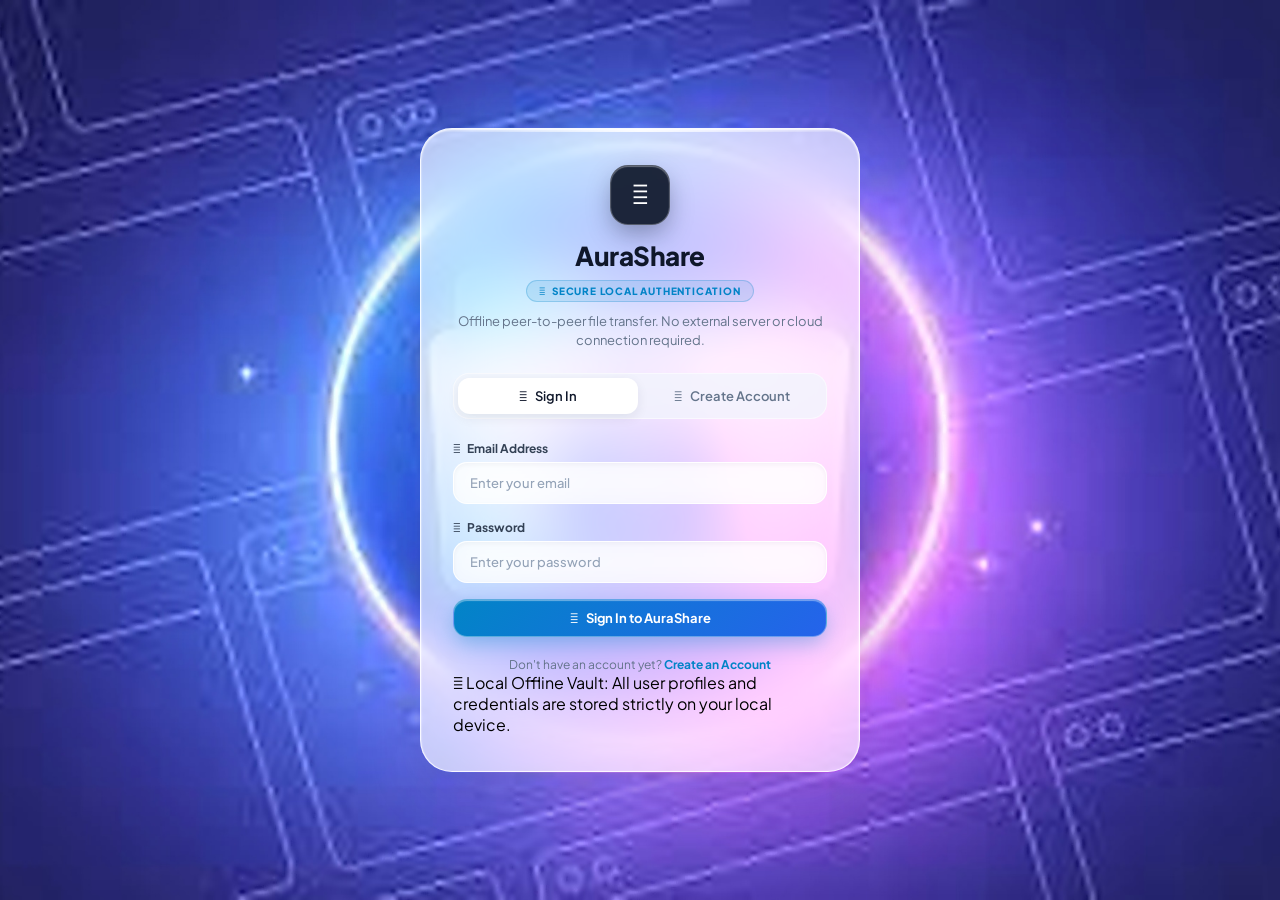
==== index.html @ 87e530fe "Add high-definition unblurred login background, enable GitHub Pages root hosting, and update README" ====
<!DOCTYPE html>
<html lang="en">
<head>
  <meta charset="UTF-8">
  <meta name="viewport" content="width=device-width, initial-scale=1.0">
  <title>AuraShare – Secure Offline File Sharing</title>
  <link rel="manifest" href="manifest.json">
  <meta name="theme-color" content="#00b4d8">
  <meta name="apple-mobile-web-app-capable" content="yes">
  <meta name="apple-mobile-web-app-status-bar-style" content="black-translucent">
  <meta name="apple-mobile-web-app-title" content="AuraShare">
  <link rel="apple-touch-icon" href="icon-192.png">
  <link rel="icon" type="image/png" sizes="192x192" href="icon-192.png">
  <link rel="icon" type="image/png" sizes="512x512" href="icon-512.png">
  <link rel="shortcut icon" href="favicon.ico">
  <link rel="preconnect" href="https://fonts.googleapis.com">
  <link rel="preconnect" href="https://fonts.gstatic.com" crossorigin>
  <link href="https://fonts.googleapis.com/css2?family=Plus+Jakarta+Sans:wght@300;400;500;600;700;800&family=JetBrains+Mono:wght@400;500;600&display=swap" rel="stylesheet">
  <link rel="stylesheet" href="https://cdnjs.cloudflare.com/ajax/libs/font-awesome/6.5.1/css/all.min.css">
  <link rel="stylesheet" href="style.css">
</head>
<body class="liquid-glass-theme">
  <!-- 0. Local Authentication Screen (Login & Account Creation) -->
  <div id="authScreen" class="auth-screen">
    <div class="auth-card">
      <div class="auth-brand">
        <div class="brand-logo-large">
          <i class="fa-solid fa-share-nodes"></i>
        </div>
        <h2>AuraShare</h2>
        <span class="auth-badge"><i class="fa-solid fa-shield-halved"></i> SECURE LOCAL AUTHENTICATION</span>
        <p>Offline peer-to-peer file transfer. No external server or cloud connection required.</p>
      </div>

      <!-- Auth Tabs: Sign In / Create Account -->
      <div class="auth-tabs">
        <button id="tabBtnLogin" class="auth-tab-btn active" onclick="app.switchAuthTab('login')">
          <i class="fa-solid fa-right-to-bracket"></i> Sign In
        </button>
        <button id="tabBtnRegister" class="auth-tab-btn" onclick="app.switchAuthTab('register')">
          <i class="fa-solid fa-user-plus"></i> Create Account
        </button>
      </div>

      <!-- Sign In Form -->
      <form id="loginForm" class="auth-form" onsubmit="app.handleLoginForm(event)">
        <div class="form-group">
          <label><i class="fa-solid fa-envelope"></i> Email Address</label>
          <input type="email" id="loginEmail" class="input-field" placeholder="Enter your email" required autocomplete="email">
        </div>
        <div class="form-group">
          <label><i class="fa-solid fa-lock"></i> Password</label>
          <input type="password" id="loginPassword" class="input-field" placeholder="Enter your password" required autocomplete="current-password">
        </div>
        <div id="loginError" class="auth-error-msg hidden"></div>
        <button type="submit" class="btn btn-primary btn-block">
          <i class="fa-solid fa-arrow-right-to-bracket"></i> Sign In to AuraShare
        </button>
        <div class="auth-switch-link">
          Don't have an account yet? <a href="javascript:void(0)" onclick="app.switchAuthTab('register')">Create an Account</a>
        </div>
      </form>

      <!-- Create Account Form -->
      <form id="registerForm" class="auth-form hidden" onsubmit="app.handleRegisterForm(event)">
        <div class="form-group">
          <label><i class="fa-solid fa-user"></i> Full Name</label>
          <input type="text" id="regFullName" class="input-field" placeholder="e.g. Alex Rivera" required autocomplete="name">
        </div>
        <div class="form-group">
          <label><i class="fa-solid fa-envelope"></i> Email Address</label>
          <input type="email" id="regEmail" class="input-field" placeholder="e.g. alex@company.local" required autocomplete="email">
        </div>
        <div class="form-group">
          <label><i class="fa-solid fa-lock"></i> Password</label>
          <input type="password" id="regPassword" class="input-field" placeholder="Minimum 6 characters" required minlength="6" autocomplete="new-password">
        </div>
        <div class="form-group">
          <label><i class="fa-solid fa-shield-check"></i> Confirm Password</label>
          <input type="password" id="regConfirmPassword" class="input-field" placeholder="Re-enter password" required minlength="6" autocomplete="new-password">
        </div>
        <div id="registerError" class="auth-error-msg hidden"></div>
        <button type="submit" class="btn btn-primary btn-block">
          <i class="fa-solid fa-user-plus"></i> Create Account & Enter
        </button>
        <div class="auth-switch-link">
          Already registered? <a href="javascript:void(0)" onclick="app.switchAuthTab('login')">Sign In</a>
        </div>
      </form>

      <div class="auth-vault-note">
        <i class="fa-solid fa-database"></i>
        <span>Local Offline Vault: All user profiles and credentials are stored strictly on your local device.</span>
      </div>
    </div>
  </div>

  <!-- Incoming Transfer Modal (Global Authorization Overlay) -->
  <div id="incomingModal" class="modal-backdrop hidden">
    <div class="modal-card">
      <div class="modal-header">
        <div class="icon-bubble cyan"><i class="fa-solid fa-file-arrow-down"></i></div>
        <div>
          <h3>Incoming Transfer Request</h3>
          <p id="incomingPeerInfo">From: ASUS Laptop (10.73.110.163)</p>
        </div>
      </div>
      <div class="incoming-summary-box">
        <div class="summary-row">
          <span>Files Count:</span>
          <strong id="incomingFileCount">1 Item</strong>
        </div>
        <div class="summary-row">
          <span>Total Size:</span>
          <strong id="incomingTotalSize" class="text-cyan">15.4 MB</strong>
        </div>
      </div>
      <div id="incomingFileList" class="incoming-file-list"></div>
      <div class="security-pill">
        <i class="fa-solid fa-shield-halved text-success"></i>
        <span>Direct offline stream • SHA-256 integrity protected</span>
      </div>
      <div class="modal-actions">
        <button id="rejectBtn" class="btn btn-outline-danger">Reject</button>
        <button id="acceptBtn" class="btn btn-primary">Accept & Save</button>
      </div>
    </div>
  </div>

  <!-- Direct IP Modal (With Live Resource Verification) -->
  <div id="directIpModal" class="modal-backdrop hidden">
    <div class="modal-card">
      <div class="modal-header">
        <div class="icon-bubble cyan"><i class="fa-solid fa-network-wired"></i></div>
        <div>
          <h3>Direct IP Connection</h3>
          <p>Send directly to an active verified IP on your local Wi-Fi or Hotspot</p>
        </div>
      </div>
      <div class="form-group">
        <label>Target IPv4 Address</label>
        <input type="text" id="directIpInput" placeholder="e.g. 10.73.110.182" class="input-field" autocomplete="off">
        <span class="input-hint">Must be an active device on your local subnet (random inputs rejected)</span>
      </div>
      <div class="form-group">
        <label>Port</label>
        <input type="number" id="directPortInput" value="52346" class="input-field">
      </div>
      <div id="directIpStatus" class="direct-ip-status hidden"></div>
      <div id="directIpError" class="auth-error-msg hidden"></div>
      <div class="modal-actions">
        <button id="cancelDirectIpBtn" class="btn btn-outline">Cancel</button>
        <button id="connectDirectIpBtn" class="btn btn-primary"><i class="fa-solid fa-bolt"></i> Probe & Send</button>
      </div>
    </div>
  </div>

  <!-- Download Offline App Modal -->
  <div id="downloadAppModal" class="modal-backdrop hidden">
    <div class="modal-card download-modal-card">
      <div class="modal-header">
        <div class="icon-bubble cyan"><i class="fa-solid fa-cloud-arrow-down"></i></div>
        <div>
          <h3>Download AuraShare Offline App</h3>
          <p>Run completely offline on any device with 100% functionality and zero cloud dependencies</p>
        </div>
      </div>
      <div class="download-options-list">
        <!-- Standalone Bundle Option -->
        <div class="download-opt-card featured">
          <div class="opt-icon"><i class="fa-solid fa-box-archive text-cyan"></i></div>
          <div class="opt-text">
            <div class="opt-title-row">
              <h4>Standalone Offline Package (.ZIP)</h4>
              <span class="badge success">Recommended</span>
            </div>
            <p>Complete offline distribution. Includes 1-click Windows launcher (<code>start_windows.bat</code>), Mac/Linux launcher (<code>start_linux_mac.sh</code>), and offline server. Zero installation needed.</p>
            <div class="opt-actions">
              <a href="./aurashare-offline.zip" download="AuraShare-Offline.zip" class="btn btn-primary btn-sm">
                <i class="fa-solid fa-download"></i> Download Standalone ZIP (25 KB)
              </a>
            </div>
          </div>
        </div>

        <!-- Progressive Web App Option -->
        <div class="download-opt-card">
          <div class="opt-icon"><i class="fa-solid fa-laptop text-blue"></i></div>
          <div class="opt-text">
            <h4>Install as Desktop App (PWA)</h4>
            <p>Installs AuraShare directly to your desktop or start menu via browser. Full offline cache & native window.</p>
            <div class="opt-actions">
              <button id="installPwaBtn" class="btn btn-outline-cyan btn-sm" onclick="app.triggerPwaInstall()">
                <i class="fa-solid fa-arrow-down-to-bracket"></i> Install PWA App
              </button>
            </div>
          </div>
        </div>

        <!-- Mobile / Android Direct Option -->
        <div class="download-opt-card">
          <div class="opt-icon"><i class="fa-solid fa-mobile-screen text-green"></i></div>
          <div class="opt-text">
            <h4>Android / Mobile Direct Connection</h4>
            <p>Connect phone to the same Wi-Fi or turn on Portable Hotspot, and open this URL in your mobile browser:</p>
            <div class="mobile-lan-pill">
              <code id="modalLanIp">http://10.73.110.163:8080</code>
              <button class="btn-copy-sm" onclick="app.copyLanUrl()"><i class="fa-regular fa-copy"></i> Copy</button>
            </div>
          </div>
        </div>
      </div>
      <div class="modal-actions" style="margin-top: 18px;">
        <button id="closeDownloadModalBtn" class="btn btn-outline" onclick="app.closeDownloadModal()">Close</button>
      </div>
    </div>
  </div>

  <!-- PWA Install Guide Modal -->
  <div id="pwaInstallModal" class="modal-backdrop hidden">
    <div class="modal-card download-modal-card">
      <div class="modal-header">
        <div class="icon-bubble cyan"><i class="fa-solid fa-arrow-down-to-bracket"></i></div>
        <div>
          <h3>Install AuraShare App</h3>
          <p>Run AuraShare as a standalone desktop or mobile application with offline support</p>
        </div>
      </div>
      
      <!-- Dynamic Banner depending on prompt state -->
      <div id="pwaPromptReadyBox" class="pwa-prompt-box hidden" style="background: rgba(0, 180, 216, 0.12); border: 1px solid var(--primary); border-radius: 12px; padding: 16px; margin-bottom: 16px; display: flex; align-items: center; justify-content: space-between; gap: 14px;">
        <div>
          <h4 style="color: #fff; margin-bottom: 4px;"><i class="fa-solid fa-circle-check text-cyan"></i> 1-Click Install Available</h4>
          <p style="font-size: 13px; color: var(--text-muted); margin: 0;">Click below to add AuraShare directly to your desktop or device launcher.</p>
        </div>
        <button id="pwaDirectInstallBtn" class="btn btn-primary" onclick="app.executePwaPrompt()">
          <i class="fa-solid fa-download"></i> Install Now
        </button>
      </div>

      <div class="download-options-list">
        <!-- Chrome / Edge / Brave Desktop Instructions -->
        <div class="download-opt-card">
          <div class="opt-icon"><i class="fa-brands fa-chrome text-cyan"></i></div>
          <div class="opt-text">
            <h4>Google Chrome, Edge & Brave (Desktop)</h4>
            <p>1. Look at the right end of your browser's address bar.</p>
            <p>2. Click the <strong><i class="fa-solid fa-arrow-down-to-bracket"></i> Install AuraShare</strong> icon or <strong><i class="fa-solid fa-desktop"></i> App Available</strong> icon.</p>
            <p>3. Or click browser menu (<strong>⋮</strong> or <strong>...</strong>) &rarr; <strong>Install AuraShare</strong> or <strong>Apps &rarr; Install this site as an app</strong>.</p>
          </div>
        </div>

        <!-- Android Chrome Instructions -->
        <div class="download-opt-card">
          <div class="opt-icon"><i class="fa-brands fa-android text-green"></i></div>
          <div class="opt-text">
            <h4>Android (Chrome / Samsung Internet)</h4>
            <p>1. Tap the <strong>⋮</strong> (three dots) menu in top right.</p>
            <p>2. Tap <strong>Install app</strong> or <strong>Add to Home screen</strong>.</p>
            <p>3. AuraShare appears on your phone launcher like a native APK app!</p>
          </div>
        </div>

        <!-- Localhost vs LAN Tip -->
        <div class="download-opt-card" style="border-left: 3px solid var(--primary);">
          <div class="opt-icon"><i class="fa-solid fa-circle-info text-blue"></i></div>
          <div class="opt-text">
            <h4>PWA Browser Security Note</h4>
            <p style="margin-bottom: 0;">Browsers trigger automatic 1-click install popups on <code>http://localhost:8080</code> or over <code>HTTPS</code>. On local LAN IP addresses (e.g. <code>http://10.73.110.163:8080</code>), browsers require using the browser menu (<strong>⋮ &rarr; Install app</strong>) as shown above.</p>
          </div>
        </div>
      </div>

      <div class="modal-actions" style="margin-top: 18px; display: flex; justify-content: flex-end; gap: 10px;">
        <button class="btn btn-outline" onclick="app.closePwaGuideModal()">Close</button>
      </div>
    </div>
  </div>

  <!-- App Shell -->
  <div id="appShell" class="app-shell hidden">
    <!-- Desktop Sidebar -->
    <aside class="sidebar">
      <div class="brand">
        <div class="brand-logo">
          <i class="fa-solid fa-share-nodes"></i>
        </div>
        <div class="brand-info">
          <h2>AuraShare</h2>
          <span>Offline P2P Sharing</span>
        </div>
      </div>

      <!-- Node Network Pill -->
      <div class="lan-node-card">
        <div class="pulse-indicator"></div>
        <div class="lan-node-info">
          <span class="label">Local Node Active</span>
          <span id="sidebarLocalIp" class="ip">10.73.110.163:52346</span>
        </div>
        <i class="fa-solid fa-bolt text-cyan"></i>
      </div>

      <nav class="nav-menu">
        <div class="nav-section-label">PRIMARY SHARING</div>
        <a href="#dashboard" class="nav-item active" data-screen="dashboard">
          <i class="fa-solid fa-gauge-high"></i>
          <span>Dashboard</span>
        </a>
        <a href="#send" class="nav-item" data-screen="send">
          <i class="fa-solid fa-paper-plane"></i>
          <span>Send Files</span>
          <span id="stagedBadge" class="nav-badge hidden">0</span>
        </a>
        <a href="#receive" class="nav-item" data-screen="receive">
          <i class="fa-solid fa-download"></i>
          <span>Receive Files</span>
          <span id="receiveListeningBadge" class="nav-badge success">READY</span>
        </a>
        <a href="#history" class="nav-item" data-screen="history">
          <i class="fa-solid fa-clock-rotate-left"></i>
          <span>Transfer History</span>
        </a>
        <a href="javascript:void(0)" class="nav-item download-nav-highlight" onclick="app.openDownloadModal()">
          <i class="fa-solid fa-cloud-arrow-down text-cyan"></i>
          <span>Download App</span>
          <span class="nav-badge info">OFFLINE</span>
        </a>

        <div class="nav-section-label">SECURITY & PREFERENCES</div>
        <a href="#security" class="nav-item" data-screen="security">
          <i class="fa-solid fa-shield-halved"></i>
          <span>Security Center</span>
        </a>
        <a href="#offline-comm" class="nav-item" data-screen="offline-comm">
          <i class="fa-solid fa-wifi"></i>
          <span>Offline Network</span>
        </a>
        <a href="#notifications" class="nav-item" data-screen="notifications">
          <i class="fa-solid fa-bell"></i>
          <span>Notifications</span>
          <span id="unreadNotifBadge" class="nav-badge danger hidden">0</span>
        </a>
        <a href="#settings" class="nav-item" data-screen="settings">
          <i class="fa-solid fa-gear"></i>
          <span>Settings</span>
        </a>
        <a href="#profile" class="nav-item" data-screen="profile">
          <i class="fa-solid fa-user"></i>
          <span>Profile</span>
        </a>
        <a href="#help" class="nav-item" data-screen="help">
          <i class="fa-solid fa-circle-question"></i>
          <span>Help & Support</span>
        </a>
        <a href="#developer" class="nav-item" data-screen="developer">
          <i class="fa-solid fa-code"></i>
          <span>Developer Info</span>
        </a>
      </nav>

      <!-- User footer -->
      <div class="sidebar-user">
        <div class="user-avatar" id="sidebarAvatar">A</div>
        <div class="user-meta">
          <strong id="sidebarUserName">User</strong>
          <span id="sidebarDeviceName">Offline Node</span>
        </div>
        <button id="logoutBtn" title="Logout" class="icon-btn-danger">
          <i class="fa-solid fa-arrow-right-from-bracket"></i>
        </button>
      </div>
    </aside>

    <!-- Main Content Area -->
    <main class="main-content">
      <!-- Top Mobile / Responsive Bar -->
      <header class="topbar">
        <div class="mobile-brand">
          <button id="mobileMenuBtn" class="icon-btn"><i class="fa-solid fa-bars"></i></button>
          <div class="brand-logo-small"><i class="fa-solid fa-share-nodes"></i></div>
          <span class="mobile-title">AuraShare</span>
        </div>
        <div class="topbar-actions">
          <button id="topbarInstallPwaBtn" class="btn btn-outline-cyan btn-sm" onclick="app.triggerPwaInstall()" title="Install AuraShare as Desktop/Mobile PWA">
            <i class="fa-solid fa-arrow-down-to-bracket"></i> Install App
          </button>
          <button id="topbarDownloadBtn" class="btn btn-primary btn-sm" onclick="app.openDownloadModal()" title="Download Standalone Offline App">
            <i class="fa-solid fa-cloud-arrow-down"></i> Download Offline App
          </button>
          <div class="status-pill online">
            <span class="status-dot"></span>
            <span id="topbarIp">LAN: 10.73.110.163</span>
          </div>
          <button id="notifBellBtn" class="icon-btn bell-btn">
            <i class="fa-regular fa-bell"></i>
            <span id="bellBadge" class="bell-badge hidden">0</span>
          </button>
          <button id="themeToggleBtn" class="icon-btn" title="Toggle Theme">
            <i class="fa-solid fa-moon"></i>
          </button>
          <button id="bgToggleBtn" class="icon-btn" onclick="app.cycleBackground()" title="Change Wallpaper (iStock File Sharing / Workspace Desk)">
            <i class="fa-solid fa-image"></i>
          </button>
        </div>
      </header>

      <!-- Active Ongoing Transfer Banner (if transferring) -->
      <div id="activeTransferBanner" class="active-transfer-banner hidden">
        <div class="transfer-banner-content">
          <div class="transfer-info-left">
            <div class="spinner-icon"><i class="fa-solid fa-arrows-rotate fa-spin"></i></div>
            <div>
              <h4 id="bannerTitle">Transferring files...</h4>
              <p id="bannerSub">0 MB / 0 MB • 0 MB/s • ETA: 0s</p>
            </div>
          </div>
          <div class="transfer-progress-center">
            <div class="progress-track">
              <div id="bannerProgressBar" class="progress-fill" style="width: 0%;"></div>
            </div>
            <span id="bannerPercent" class="percent-label">0%</span>
          </div>
          <div class="transfer-actions-right">
            <button id="bannerPauseBtn" class="btn-sm btn-warning"><i class="fa-solid fa-pause"></i> Pause</button>
            <button id="bannerCancelBtn" class="btn-sm btn-danger"><i class="fa-solid fa-xmark"></i> Cancel</button>
          </div>
        </div>
      </div>

      <!-- SCREENS CONTAINER -->
      <div class="screen-viewport">
        <!-- 1. Dashboard Screen -->
        <section id="screen-dashboard" class="app-screen active">
          <div class="screen-header">
            <div class="welcome-box">
              <div class="badge-row">
                <span class="badge success"><i class="fa-solid fa-wifi"></i> 100% OFFLINE LOCAL NETWORK</span>
                <span class="badge info" id="dashIpBadge">NODE: 10.73.110.163:52346</span>
              </div>
              <h1 id="dashGreeting">Welcome, User 👋</h1>
              <p id="dashSub">Direct offline peer-to-peer file transfer. Choose to Send or Receive files with automatic nearby scanning.</p>
            </div>
          </div>

          <!-- Quick Actions: Send & Receive -->
          <div class="section-title">CORE OPERATIONS</div>
          <div class="quick-actions-grid two-cards">
            <div class="action-card primary" id="quickSendCard">
              <div class="action-icon"><i class="fa-solid fa-paper-plane"></i></div>
              <div class="action-text">
                <h3>Send Files</h3>
                <p>Pick files, auto-scan nearby devices, and transfer directly</p>
              </div>
              <i class="fa-solid fa-chevron-right action-arrow"></i>
            </div>
            <div class="action-card secondary" id="quickReceiveCard">
              <div class="action-icon"><i class="fa-solid fa-download"></i></div>
              <div class="action-text">
                <h3>Receive Files</h3>
                <p>Broadcast receiving presence and listen for incoming files</p>
              </div>
              <i class="fa-solid fa-chevron-right action-arrow"></i>
            </div>
          </div>

          <!-- Standalone Offline App Download Banner -->
          <div class="download-banner-card" onclick="app.openDownloadModal()">
            <div class="download-banner-icon"><i class="fa-solid fa-laptop-code"></i></div>
            <div class="download-banner-text">
              <h4>Get AuraShare Standalone Offline App</h4>
              <p>Download the zero-install bundle with 1-click launcher for Windows, Mac & Linux. Works 100% offline anywhere without internet.</p>
            </div>
            <button class="btn btn-primary btn-sm"><i class="fa-solid fa-download"></i> Download App</button>
          </div>

          <!-- Stats Grid -->
          <div class="section-title">METRICS & ACTIVITY</div>
          <div class="stats-grid">
            <div class="stat-card">
              <div class="stat-header">
                <span>Nearby Devices</span>
                <div class="stat-icon-bubble cyan"><i class="fa-solid fa-satellite-dish"></i></div>
              </div>
              <div class="stat-value" id="statConnectedDevs">0</div>
              <div class="stat-sub text-cyan" id="statNearbySub">Auto-scanning on local network</div>
            </div>
            <div class="stat-card">
              <div class="stat-header">
                <span>Files Sent</span>
                <div class="stat-icon-bubble blue"><i class="fa-solid fa-arrow-up-from-bracket"></i></div>
              </div>
              <div class="stat-value" id="statSentFiles">0</div>
              <div class="stat-sub text-blue" id="statSentBytes">0 MB total</div>
            </div>
            <div class="stat-card">
              <div class="stat-header">
                <span>Files Received</span>
                <div class="stat-icon-bubble green"><i class="fa-solid fa-arrow-down-to-bracket"></i></div>
              </div>
              <div class="stat-value" id="statReceivedFiles">0</div>
              <div class="stat-sub text-green" id="statReceivedBytes">0 MB total</div>
            </div>
            <div class="stat-card">
              <div class="stat-header">
                <span>Transfer Engine</span>
                <div class="stat-icon-bubble orange"><i class="fa-solid fa-shield"></i></div>
              </div>
              <div class="stat-value" id="statActiveTransfers">Idle</div>
              <div class="stat-sub text-orange">Direct TCP • SHA-256</div>
            </div>
          </div>

          <!-- Security Status Banner -->
          <div class="security-banner">
            <div class="sec-icon"><i class="fa-solid fa-shield-check"></i></div>
            <div class="sec-text">
              <h4>End-to-End Local Security Active</h4>
              <p>Transfers flow strictly across your physical Wi-Fi or LAN connection. Receiver must authorize requests before files are written to disk.</p>
            </div>
            <button class="btn btn-outline-cyan" onclick="app.navigate('security')">Security Center</button>
          </div>

          <!-- Recent Transfers List -->
          <div class="section-header-row">
            <div class="section-title">RECENT TRANSFERS</div>
            <button class="btn-link" onclick="app.navigate('history')">View All History →</button>
          </div>
          <div id="dashRecentList" class="history-list"></div>
        </section>

        <!-- 2. UNIFIED SEND FLOW SCREEN -->
        <section id="screen-send" class="app-screen">
          <div class="screen-header">
            <h2>Send Files</h2>
            <p>Select files, scan nearby devices, and transfer directly with one click.</p>
          </div>

          <!-- Step 1: Choose Files -->
          <div class="flow-card">
            <div class="flow-step-header">
              <div class="step-badge">1</div>
              <div>
                <h3>Select Files to Transfer</h3>
                <p>Choose documents, photos, videos, or folders from your device</p>
              </div>
              <button id="browseSendFilesBtn" class="btn btn-primary" style="margin-left:auto;">
                <i class="fa-solid fa-folder-open"></i> Browse Files
              </button>
              <input type="file" id="sendRealFileInput" multiple class="hidden">
            </div>

            <!-- Staged summary & list in Send screen -->
            <div id="sendStagedFilesContainer" class="send-staged-box">
              <div id="sendStagedEmpty" class="send-empty-state">
                <i class="fa-solid fa-cloud-arrow-up"></i>
                <p>No files selected yet. Click "Browse Files" above to choose files.</p>
              </div>
              <div id="sendStagedList" class="staged-files-list hidden"></div>
            </div>
          </div>

          <!-- Step 2: Choose Target Device (High-Graphics Radar HUD) -->
          <div class="flow-card">
            <div class="flow-step-header">
              <div class="step-badge">2</div>
              <div>
                <h3>Nearby Devices Inside Scanning Area</h3>
                <p>Real-time tactical radar scanning on UDP port 52345. Tap any peer inside the radar to transmit.</p>
              </div>
              <div style="margin-left: auto; display: flex; gap: 8px;">
                <button id="sendDirectIpBtn" class="btn btn-outline-cyan btn-sm">
                  <i class="fa-solid fa-network-wired"></i> Direct IP
                </button>
                <button id="sendRefreshRadarBtn" class="btn btn-outline btn-sm" title="Rescan Radar">
                  <i class="fa-solid fa-arrows-rotate"></i>
                </button>
              </div>
            </div>

            <!-- High Graphics Cybernetic Radar HUD -->
            <div class="high-graphics-radar-container">
              <div class="radar-hud-sphere" id="radarSphere">
                <!-- Compass / Bearing Marks -->
                <span class="hud-bearing north">N 000°</span>
                <span class="hud-bearing east">E 090°</span>
                <span class="hud-bearing south">S 180°</span>
                <span class="hud-bearing west">W 270°</span>

                <!-- Concentric Range Grid Rings -->
                <div class="hud-ring ring-100"><span class="range-tag">100m</span></div>
                <div class="hud-ring ring-75"><span class="range-tag">75m</span></div>
                <div class="hud-ring ring-50"><span class="range-tag">50m</span></div>
                <div class="hud-ring ring-25"><span class="range-tag">25m</span></div>

                <!-- Crosshairs -->
                <div class="hud-crosshair-h"></div>
                <div class="hud-crosshair-v"></div>

                <!-- Rotating Radar Sweep Beam -->
                <div class="hud-sweep-beam"></div>

                <!-- Center Node (You / Host) -->
                <div class="hud-center-node" title="Your Device (Host)">
                  <div class="center-pulse-halo"></div>
                  <i class="fa-solid fa-circle-dot"></i>
                  <span class="center-label">You (Host)</span>
                </div>

                <!-- Floating Devices Layer (Plotted Directly Inside Radar) -->
                <div id="radarDevicesLayer" class="radar-devices-layer"></div>

                <!-- Empty State HUD Readout -->
                <div id="radarEmptyHud" class="radar-empty-hud">
                  <div class="hud-scanner-text">
                    <span class="radar-blink-dot"></span>
                    <span>SCANNING LOCAL FREQUENCIES (PORT 52345)</span>
                  </div>
                  <p>No other devices detected on this network yet.<br>Open this link in another tab or phone to connect:</p>
                  <div class="radar-quick-actions">
                    <button class="btn-sm btn-outline-cyan" onclick="window.open(window.location.href, '_blank')">
                      <i class="fa-solid fa-arrow-up-right-from-square"></i> Open 2nd Tab to Test
                    </button>
                  </div>
                </div>
              </div>
            </div>
          </div>
        </section>

        <!-- 3. UNIFIED RECEIVE FLOW SCREEN -->
        <section id="screen-receive" class="app-screen">
          <div class="screen-header">
            <h2>Receive Files</h2>
            <p>Your device is listening for incoming transfers from nearby senders.</p>
          </div>

          <div class="receive-hero-box">
            <div class="receive-radar-visual">
              <div class="radar-ring r1"></div>
              <div class="radar-ring r2"></div>
              <div class="radar-ring r3"></div>
              <div class="receive-beacon-center">
                <i class="fa-solid fa-tower-broadcast"></i>
              </div>
            </div>
            <div class="receive-meta-box">
              <span class="badge success"><i class="fa-solid fa-circle-check"></i> READY TO RECEIVE</span>
              <h2 id="receiveDeviceNameDisplay">Alex's Laptop</h2>
              <p>Other AuraShare devices on this Wi-Fi can see your device and send files to you.</p>
              <div class="receive-info-pills">
                <div class="pill"><i class="fa-solid fa-network-wired"></i> IP: <strong id="receiveIpDisplay">10.73.110.163</strong></div>
                <div class="pill"><i class="fa-solid fa-plug"></i> TCP Port: <strong>52346</strong></div>
                <div class="pill"><i class="fa-solid fa-shield-halved"></i> <strong>Auth Required</strong></div>
              </div>
            </div>
          </div>

          <div class="section-title">RECENTLY RECEIVED FILES</div>
          <div id="receiveHistoryList" class="history-list"></div>
        </section>

        <!-- 4. Transfer History Screen -->
        <section id="screen-history" class="app-screen">
          <div class="screen-header-row">
            <div>
              <h2>Transfer History</h2>
              <p>Persistent record of all offline file transmissions stored in your local vault.</p>
            </div>
            <button id="clearHistoryBtn" class="btn btn-outline-danger"><i class="fa-solid fa-trash-can"></i> Clear History</button>
          </div>

          <div class="filter-chips" id="historyFilters">
            <button class="chip active" data-filter="all">All</button>
            <button class="chip" data-filter="sent">Sent</button>
            <button class="chip" data-filter="received">Received</button>
            <button class="chip" data-filter="completed">Completed</button>
            <button class="chip" data-filter="failed">Failed</button>
          </div>

          <div id="fullHistoryList" class="history-list"></div>
        </section>

        <!-- 5. Security Center Screen -->
        <section id="screen-security" class="app-screen">
          <div class="screen-header">
            <h2>Security & Trust Center</h2>
            <p>Device fingerprinting, cryptographic checksums, and offline permission management.</p>
          </div>

          <div class="fingerprint-card">
            <div class="card-head">
              <span>DEVICE VERIFICATION FINGERPRINT</span>
              <i class="fa-solid fa-fingerprint text-cyan"></i>
            </div>
            <div class="fingerprint-code" id="deviceFingerprintDisplay">7F2A-94B1-D38E</div>
            <p>Peers can verify this fingerprint before transfer to guarantee connection integrity.</p>
          </div>

          <div class="section-title">SECURITY POLICIES</div>
          <div class="policy-card">
            <div class="policy-item">
              <div>
                <strong>Require Manual Transfer Authorization</strong>
                <p>Incoming files will never be accepted automatically without user consent.</p>
              </div>
              <input type="checkbox" id="policyAuthRequired" checked class="switch">
            </div>
            <div class="policy-item">
              <div>
                <strong>AES Local Obfuscation</strong>
                <p>Obfuscate binary chunk streams across public and home Wi-Fi networks.</p>
              </div>
              <input type="checkbox" id="policyEncryption" checked class="switch">
            </div>
            <div class="policy-item">
              <div>
                <strong>Auto-Accept from Starred Trusted Devices</strong>
                <p>Permit instant downloads only from starred peers.</p>
              </div>
              <input type="checkbox" id="policyAutoAccept" class="switch">
            </div>
          </div>

          <div class="section-title">TRUSTED DEVICES</div>
          <div id="trustedDevicesList" class="trusted-devices-list"></div>

          <div class="airgap-guarantee">
            <i class="fa-solid fa-cloud-slash"></i>
            <div>
              <h4>Air-Gapped & Zero-Cloud Guarantee</h4>
              <p>AuraShare never connects to external cloud servers, collects telemetry, or stores your file data off this device.</p>
            </div>
          </div>
        </section>

        <!-- 6. Offline Communication Screen -->
        <section id="screen-offline-comm" class="app-screen">
          <div class="screen-header">
            <h2>Offline Communication Interface</h2>
            <p>Socket listeners, local IP addresses, and physical Wi-Fi connection modes.</p>
          </div>

          <div class="interface-card">
            <div class="interface-head">
              <span class="status-indicator">● ACTIVE OFFLINE INTERFACE</span>
              <i class="fa-solid fa-network-wired text-cyan"></i>
            </div>
            <div class="interface-grid">
              <div class="row"><span>Bound Local IP:</span><strong id="commLocalIp">10.73.110.163</strong></div>
              <div class="row"><span>TCP File Stream Port:</span><strong>52346 (Streaming Server)</strong></div>
              <div class="row"><span>UDP Beacon Port:</span><strong>52345 (Discovery Multicast)</strong></div>
              <div class="row"><span>Subnet Broadcast:</span><strong>255.255.255.255</strong></div>
              <div class="row"><span>Internet Connection:</span><strong class="text-success">Not Required (0 bytes external)</strong></div>
            </div>
          </div>

          <div class="section-title">SUPPORTED LOCAL NETWORKS</div>
          <div class="tech-cards-grid">
            <div class="tech-card">
              <div class="tech-header">
                <i class="fa-solid fa-wifi text-cyan"></i>
                <div>
                  <h4>Wi-Fi Router (No Internet)</h4>
                  <span class="badge success">Recommended</span>
                </div>
              </div>
              <p>Connect both devices to the same router. Files transfer directly between devices at up to 867 Mbps without consuming any data quota.</p>
            </div>
            <div class="tech-card">
              <div class="tech-header">
                <i class="fa-solid fa-mobile-screen-button text-blue"></i>
                <div>
                  <h4>Phone Wi-Fi Hotspot</h4>
                  <span class="badge primary">Ultra-Portable</span>
                </div>
              </div>
              <p>Turn on Portable Hotspot on your phone and connect your laptop. AuraShare works directly with zero mobile data consumption.</p>
            </div>
            <div class="tech-card">
              <div class="tech-header">
                <i class="fa-solid fa-ethernet text-green"></i>
                <div>
                  <h4>Ethernet Cable / LAN</h4>
                  <span class="badge success">Gigabit Speed</span>
                </div>
              </div>
              <p>Direct Ethernet cable between two PCs provides ultra-low latency, maximum security, and speeds up to 1000 Mbps.</p>
            </div>
          </div>
        </section>

        <!-- 7. Notifications Screen -->
        <section id="screen-notifications" class="app-screen">
          <div class="screen-header-row">
            <div>
              <h2>Notifications</h2>
              <p>Live event log of device connections, transfer requests, and security alerts.</p>
            </div>
            <div class="btn-group">
              <button id="markAllReadBtn" class="btn btn-outline"><i class="fa-solid fa-check-double"></i> Mark All Read</button>
              <button id="clearNotifsBtn" class="btn btn-outline-danger"><i class="fa-solid fa-trash-can"></i> Clear</button>
            </div>
          </div>

          <div id="fullNotifList" class="notif-list"></div>
        </section>

        <!-- 8. Settings Screen -->
        <section id="screen-settings" class="app-screen">
          <div class="screen-header-row">
            <div>
              <h2>Settings & Preferences</h2>
              <p>Configure device identity, default download location, and port bindings.</p>
            </div>
            <button id="saveSettingsBtn" class="btn btn-primary"><i class="fa-solid fa-floppy-disk"></i> Save Settings</button>
          </div>

          <div class="settings-card">
            <h3>Device Identity</h3>
            <div class="form-group">
              <label>Device Name (Visible to peers on radar)</label>
              <input type="text" id="settingDeviceName" class="input-field" value="AuraShare-Device">
            </div>
            <div class="form-group">
              <label>Default Save Folder for Incoming Files</label>
              <input type="text" id="settingDownloadPath" class="input-field" value="Downloads/AuraShare">
            </div>
          </div>

          <div class="settings-card">
            <h3>Advanced Network Ports</h3>
            <div class="form-row">
              <div class="form-group">
                <label>TCP Transfer Server Port</label>
                <input type="number" id="settingTransferPort" class="input-field" value="52346">
              </div>
              <div class="form-group">
                <label>UDP Discovery Beacon Port</label>
                <input type="number" id="settingDiscoveryPort" class="input-field" value="52345">
              </div>
            </div>
          </div>
        </section>

        <!-- 9. Profile Screen -->
        <section id="screen-profile" class="app-screen">
          <div class="screen-header">
            <h2>User Profile</h2>
            <p>Your local identity stored securely on this computer.</p>
          </div>

          <div class="profile-hero-card">
            <div class="profile-avatar-large" id="profileAvatarLarge">A</div>
            <div class="profile-meta">
              <h2 id="profileNameDisplay">User</h2>
              <p id="profileEmailDisplay">user@aurashare.local</p>
              <div class="badge-row">
                <span class="badge info" id="profileDeviceBadge">Device: Laptop</span>
                <span class="badge success">Local Vault Active</span>
              </div>
            </div>
          </div>

          <div class="section-title">LIFETIME TRANSFER TOTALS</div>
          <div class="profile-stats-card">
            <div class="stat-line"><span>Total Files Sent:</span><strong id="profSentCount">0 files</strong></div>
            <div class="stat-line"><span>Total Data Sent:</span><strong id="profSentBytes">0 MB</strong></div>
            <div class="stat-line"><span>Total Files Received:</span><strong id="profRecvCount">0 files</strong></div>
            <div class="stat-line"><span>Total Data Received:</span><strong id="profRecvBytes">0 MB</strong></div>
          </div>
        </section>

        <!-- 10. Help & Support Screen -->
        <section id="screen-help" class="app-screen">
          <div class="screen-header">
            <h2>Help & Support</h2>
            <p>Guides for zero-internet transfers, troubleshooting, and FAQs.</p>
          </div>

          <div class="workflow-steps-box">
            <h3>Unified Send & Receive Flow</h3>
            <div class="step-card">
              <div class="step-num">1</div>
              <div class="step-text">
                <strong>Click Send or Receive</strong>
                <p>No separate connect step. When you click Send, AuraShare auto-scans nearby peers. When you click Receive, it begins listening.</p>
              </div>
            </div>
            <div class="step-card">
              <div class="step-num">2</div>
              <div class="step-text">
                <strong>Choose Files & Tap Device</strong>
                <p>Pick files from your device, then simply click on the detected peer card. The transfer initiates instantly.</p>
              </div>
            </div>
            <div class="step-card">
              <div class="step-num">3</div>
              <div class="step-text">
                <strong>Receiver Authorizes & Saves</strong>
                <p>The receiver accepts the prompt, and the file streams directly over local TCP at up to 867 Mbps without internet data.</p>
              </div>
            </div>
          </div>
        </section>

        <!-- 11. Developer Info Screen -->
        <section id="screen-developer" class="app-screen">
          <div class="screen-header">
            <h2>Developer Information</h2>
            <p>Protocol framing, socket structures, and architecture invariants.</p>
          </div>

          <div class="dev-spec-card">
            <h3>Architecture Specifications</h3>
            <div class="spec-row"><span>Architecture:</span><strong>Offline-First Peer-to-Peer (P2P)</strong></div>
            <div class="spec-row"><span>Discovery Protocol:</span><strong>UDP Multicast (Port 52345)</strong></div>
            <div class="spec-row"><span>Transfer Protocol:</span><strong>Length-Prefixed Framing on TCP (Port 52346)</strong></div>
            <div class="spec-row"><span>Integrity Guard:</span><strong>SHA-256 Digest on Byte Stream</strong></div>
            <div class="spec-row"><span>Obfuscation:</span><strong>AES-GCM / Symmetric XOR Stream</strong></div>
          </div>

          <div class="section-title">UDP DISCOVERY BEACON SCHEMA</div>
          <pre class="code-block">{
  "aura_protocol": "aurashare_v1",
  "type": "AURASHARE_BEACON",
  "id": "device_uuid_v4",
  "name": "ASUS Laptop",
  "platform": "windows",
  "ip": "10.73.110.163",
  "port": 52346
}</pre>
        </section>
      </div>

      <!-- Mobile Bottom Navigation -->
      <nav class="mobile-nav">
        <a href="#dashboard" class="mobile-nav-item active" data-screen="dashboard">
          <i class="fa-solid fa-gauge-high"></i>
          <span>Home</span>
        </a>
        <a href="#send" class="mobile-nav-item" data-screen="send">
          <i class="fa-solid fa-paper-plane"></i>
          <span>Send</span>
        </a>
        <a href="#receive" class="mobile-nav-item" data-screen="receive">
          <i class="fa-solid fa-download"></i>
          <span>Receive</span>
        </a>
        <a href="#history" class="mobile-nav-item" data-screen="history">
          <i class="fa-solid fa-clock-rotate-left"></i>
          <span>History</span>
        </a>
      </nav>
    </main>
  </div>

  <script src="app.js"></script>
</body>
</html>
---- style.css ----
/* ==========================================================================
   AuraShare - Complete Liquid Glass Morphism UI Design System
   Inspired by Liquid Glass UI, Neumorphic Glass & macOS Big Sur / iOS Glass
   Primary Background: Light-Blue Desk Workspace with Natural Ambient Lighting
   ========================================================================== */

:root {
  /* Liquid Glass Surfaces */
  --glass-bg-subtle: rgba(255, 255, 255, 0.48);
  --glass-bg: rgba(255, 255, 255, 0.65);
  --glass-bg-elevated: rgba(255, 255, 255, 0.82);
  --glass-bg-hover: rgba(255, 255, 255, 0.90);
  --glass-bg-active: rgba(15, 23, 42, 0.92); /* Deep dark navy squircle as seen in Reference 2 */
  --glass-bg-secondary: rgba(240, 246, 255, 0.70);

  /* Luminous Silver & White Glass Borders */
  --glass-border: rgba(255, 255, 255, 0.85);
  --glass-border-subtle: rgba(255, 255, 255, 0.55);
  --glass-border-active: rgba(255, 255, 255, 0.98);
  --glass-border-dark: rgba(15, 23, 42, 0.12);

  /* Diffused Ambient Shadows & Inset Highlights */
  --glass-shadow: 0 16px 36px -4px rgba(15, 30, 50, 0.12), 0 4px 12px 0 rgba(15, 30, 50, 0.05), inset 0 1px 1.5px 0 rgba(255, 255, 255, 0.95);
  --glass-shadow-hover: 0 22px 48px -4px rgba(15, 30, 50, 0.18), 0 8px 18px 0 rgba(15, 30, 50, 0.08), inset 0 1px 2px 0 #ffffff;
  --glass-shadow-active: 0 12px 28px -2px rgba(15, 23, 42, 0.35), inset 0 1px 1px 0 rgba(255, 255, 255, 0.35);
  --glass-shadow-pressed: 0 4px 12px 0 rgba(15, 30, 50, 0.08), inset 0 2px 4px 0 rgba(0, 0, 0, 0.05);
  --glass-shadow-inset: inset 0 2px 4px rgba(15, 30, 50, 0.05);

  /* Blur & Saturation Filtration */
  --glass-blur: blur(24px) saturate(180%);
  --glass-blur-heavy: blur(32px) saturate(200%);
  --glass-blur-subtle: blur(16px) saturate(150%);
  --glass-blur-webkit: blur(24px) saturate(180%);

  /* High-Contrast Readable Typography on Light Glass */
  --text-primary: #0f172a;       /* Deep slate charcoal for crisp headers */
  --text-secondary: #334155;     /* Slate for clear body text */
  --text-muted: #64748b;         /* Cool slate grey for hints and subtext */
  --text-on-dark: #ffffff;       /* Pure white for active buttons & dark badges */

  /* Brand Accents & Status Indicators */
  --primary: #0284c7;            /* Cerulean oceanic blue */
  --primary-hover: #0369a1;
  --primary-glow: rgba(2, 132, 199, 0.30);
  --accent: #2563eb;             /* Royal blue */
  --accent-glow: rgba(37, 99, 235, 0.25);
  --success: #059669;            /* Emerald green */
  --success-bg: rgba(5, 150, 105, 0.12);
  --warning: #d97706;            /* Amber */
  --warning-bg: rgba(217, 119, 6, 0.12);
  --danger: #dc2626;             /* Crimson red */
  --danger-bg: rgba(220, 38, 38, 0.12);

  /* Geometric Radii */
  --radius-xs: 8px;
  --radius-sm: 12px;
  --radius-md: 18px;
  --radius-lg: 24px;
  --radius-xl: 32px;
  --radius-pill: 9999px;

  /* Layout Dimensions */
  --sidebar-width: 270px;

  /* Natural Liquid Animation Curves */
  --ease-liquid: cubic-bezier(0.2, 0.8, 0.2, 1);
  --duration-fast: 150ms;
  --duration-normal: 240ms;
  --duration-smooth: 350ms;
}

/* Reset & Box Sizing */
*, *::before, *::after {
  margin: 0;
  padding: 0;
  box-sizing: border-box;
  font-family: 'Plus Jakarta Sans', -apple-system, BlinkMacSystemFont, 'Segoe UI', Roboto, sans-serif;
}

/* Global Body with Uploaded Light-Blue Desk Workspace Photograph */
body, body.dark-theme, body.liquid-glass-theme {
  background-color: #d8e6f3;
  background-image: 
    radial-gradient(circle at 82% 18%, rgba(255, 255, 255, 0.35) 0%, transparent 45%),
    url('file-sharing-bg.jpg');
  transition: background-image 0.4s ease;
}

body.bg-workspace {
  background-image: 
    radial-gradient(circle at 82% 18%, rgba(255, 255, 255, 0.35) 0%, transparent 45%),
    url('workspace-bg.png') !important;
}

body.bg-glass-folders {
  background-image: 
    radial-gradient(circle at 50% 50%, rgba(255, 255, 255, 0.15) 0%, rgba(15, 23, 42, 0.45) 100%),
    url('glass-folders-bg.jpg') !important;

  background-repeat: no-repeat;
  background-position: center center;
  background-size: cover;
  background-attachment: fixed;
  color: var(--text-primary);
  min-height: 100vh;
  height: 100vh;
  overflow: hidden;
  -webkit-font-smoothing: antialiased;
  -moz-osx-font-smoothing: grayscale;
}

/* Scrollbars - Sleek Glass Pill */
::-webkit-scrollbar {
  width: 7px;
  height: 7px;
}
::-webkit-scrollbar-track {
  background: rgba(255, 255, 255, 0.15);
  border-radius: var(--radius-pill);
}
::-webkit-scrollbar-thumb {
  background: rgba(15, 30, 50, 0.18);
  border-radius: var(--radius-pill);
  border: 2px solid transparent;
  background-clip: padding-box;
}
::-webkit-scrollbar-thumb:hover {
  background: rgba(15, 30, 50, 0.32);
}

/* ==========================================================================
   0. AUTH SCREEN (Local Login & Register)
   ========================================================================== */
.auth-screen {
  position: fixed;
  inset: 0;
  z-index: 1000;
  display: flex;
  align-items: center;
  justify-content: center;
  padding: 20px;
  background-color: #0c0824;
  background-image: url('login-bg.jpg');
  background-repeat: no-repeat;
  background-position: center center;
  background-size: cover;
  backdrop-filter: none;
  -webkit-backdrop-filter: none;
}

.auth-card {
  width: 100%;
  max-width: 440px;
  background: var(--glass-bg);
  backdrop-filter: var(--glass-blur-heavy);
  -webkit-backdrop-filter: var(--glass-blur-heavy);
  border: 1px solid var(--glass-border);
  border-radius: var(--radius-xl);
  padding: 36px 32px;
  box-shadow: 0 24px 60px -8px rgba(15, 30, 50, 0.20), inset 0 1px 2px rgba(255, 255, 255, 0.95);
  position: relative;
  overflow: hidden;
  animation: cardFadeIn 0.4s var(--ease-liquid);
}

.auth-card::before {
  content: '';
  position: absolute;
  top: 0;
  left: 0;
  right: 0;
  height: 3px;
  background: linear-gradient(90deg, transparent, rgba(255, 255, 255, 0.9), transparent);
}

.auth-brand {
  text-align: center;
  margin-bottom: 24px;
}

.brand-logo-large {
  width: 60px;
  height: 60px;
  margin: 0 auto 14px;
  border-radius: 18px;
  background: var(--glass-bg-active);
  color: #fff;
  display: flex;
  align-items: center;
  justify-content: center;
  font-size: 26px;
  box-shadow: 0 10px 24px -2px rgba(15, 23, 42, 0.35), inset 0 1px 1px rgba(255, 255, 255, 0.35);
  border: 1px solid rgba(255, 255, 255, 0.25);
}

.auth-brand h2 {
  font-size: 26px;
  font-weight: 800;
  color: var(--text-primary);
  letter-spacing: -0.5px;
}

.auth-badge {
  display: inline-flex;
  align-items: center;
  gap: 6px;
  font-size: 10px;
  font-weight: 800;
  letter-spacing: 0.8px;
  color: var(--primary);
  background: rgba(2, 132, 199, 0.12);
  border: 1px solid rgba(2, 132, 199, 0.25);
  padding: 4px 12px;
  border-radius: var(--radius-pill);
  margin-top: 8px;
}

.auth-brand p {
  font-size: 13px;
  color: var(--text-muted);
  line-height: 1.45;
  margin-top: 10px;
}

/* Glass Auth Tab Switcher */
.auth-tabs {
  display: flex;
  background: rgba(240, 245, 252, 0.75);
  border: 1px solid var(--glass-border-subtle);
  border-radius: 16px;
  padding: 4px;
  gap: 4px;
  margin-bottom: 22px;
}

.auth-tab-btn {
  flex: 1;
  padding: 10px 14px;
  border: none;
  background: transparent;
  color: var(--text-muted);
  font-size: 13px;
  font-weight: 600;
  border-radius: 12px;
  cursor: pointer;
  display: flex;
  align-items: center;
  justify-content: center;
  gap: 8px;
  transition: all var(--duration-normal) var(--ease-liquid);
}

.auth-tab-btn.active {
  background: #ffffff;
  color: var(--text-primary);
  box-shadow: 0 4px 12px rgba(15, 30, 50, 0.08), inset 0 1px 1px #fff;
}

.auth-form {
  display: flex;
  flex-direction: column;
  gap: 16px;
}

.form-group {
  display: flex;
  flex-direction: column;
  gap: 6px;
}

.form-group label {
  font-size: 12px;
  font-weight: 700;
  color: var(--text-secondary);
  display: flex;
  align-items: center;
  gap: 6px;
}

.form-hint {
  font-size: 11px;
  color: var(--text-muted);
}

.input-field {
  width: 100%;
  padding: 12px 16px;
  background: rgba(255, 255, 255, 0.70);
  border: 1px solid var(--glass-border);
  border-radius: 14px;
  color: var(--text-primary);
  font-size: 13px;
  font-weight: 500;
  outline: none;
  box-shadow: inset 0 2px 4px rgba(15, 30, 50, 0.04);
  backdrop-filter: var(--glass-blur-subtle);
  -webkit-backdrop-filter: var(--glass-blur-subtle);
  transition: all var(--duration-fast) var(--ease-liquid);
}

.input-field::placeholder {
  color: #94a3b8;
}

.input-field:focus {
  background: rgba(255, 255, 255, 0.95);
  border-color: var(--primary);
  box-shadow: 0 0 0 3px rgba(2, 132, 199, 0.18), inset 0 1px 2px rgba(0, 0, 0, 0.02);
}

.auth-error-msg {
  background: var(--danger-bg);
  color: var(--danger);
  border: 1px solid rgba(220, 38, 38, 0.3);
  padding: 10px 14px;
  border-radius: 12px;
  font-size: 12px;
  font-weight: 600;
}

.auth-switch-link {
  text-align: center;
  font-size: 12px;
  color: var(--text-muted);
  margin-top: 4px;
}

.auth-switch-link a {
  color: var(--primary);
  font-weight: 700;
  text-decoration: none;
}
.auth-switch-link a:hover {
  text-decoration: underline;
}

/* ==========================================================================
   1. APP SHELL & FLOATING SIDEBAR (Reference Image 2)
   ========================================================================== */
.app-shell {
  display: flex;
  height: 100vh;
  width: 100vw;
  overflow: hidden;
  padding: 14px;
  gap: 14px;
}

/* Floating Translucent Glass Sidebar */
.sidebar {
  width: var(--sidebar-width);
  background: var(--glass-bg);
  backdrop-filter: var(--glass-blur-heavy);
  -webkit-backdrop-filter: var(--glass-blur-heavy);
  border: 1px solid var(--glass-border);
  border-radius: var(--radius-xl);
  display: flex;
  flex-direction: column;
  flex-shrink: 0;
  height: 100%;
  box-shadow: var(--glass-shadow);
  position: relative;
  overflow: hidden;
  z-index: 100;
  transition: transform var(--duration-smooth) var(--ease-liquid);
}

.sidebar::before {
  content: '';
  position: absolute;
  top: 0;
  left: 0;
  right: 0;
  height: 1px;
  background: linear-gradient(90deg, transparent, rgba(255, 255, 255, 0.95), transparent);
}

/* Brand Capsule */
.brand {
  display: flex;
  align-items: center;
  gap: 12px;
  padding: 20px 18px 16px;
  border-bottom: 1px solid rgba(15, 23, 42, 0.06);
}

.brand-logo {
  width: 42px;
  height: 42px;
  border-radius: 14px;
  background: var(--glass-bg-active);
  color: #fff;
  display: flex;
  align-items: center;
  justify-content: center;
  font-size: 19px;
  box-shadow: 0 8px 20px -2px rgba(15, 23, 42, 0.35), inset 0 1px 1px rgba(255, 255, 255, 0.35);
  border: 1px solid rgba(255, 255, 255, 0.25);
  flex-shrink: 0;
}

.brand-info h2 {
  font-size: 18px;
  font-weight: 800;
  color: var(--text-primary);
  letter-spacing: -0.3px;
  line-height: 1.2;
}

.brand-info span {
  font-size: 11px;
  color: var(--primary);
  font-weight: 700;
  letter-spacing: 0.3px;
}

/* LAN Node Status Capsule */
.lan-node-card {
  margin: 12px 14px 4px;
  padding: 10px 14px;
  background: rgba(255, 255, 255, 0.50);
  border-radius: 14px;
  border: 1px solid var(--glass-border);
  display: flex;
  align-items: center;
  gap: 10px;
  box-shadow: inset 0 1px 1px rgba(255, 255, 255, 0.8), 0 2px 8px rgba(15, 30, 50, 0.04);
}

.pulse-indicator {
  width: 8px;
  height: 8px;
  border-radius: 50%;
  background: var(--success);
  box-shadow: 0 0 10px var(--success);
  animation: pulse 2s infinite;
}

@keyframes pulse {
  0% { transform: scale(0.95); box-shadow: 0 0 0 0 rgba(5, 150, 105, 0.7); }
  70% { transform: scale(1.1); box-shadow: 0 0 0 6px rgba(5, 150, 105, 0); }
  100% { transform: scale(0.95); box-shadow: 0 0 0 0 rgba(5, 150, 105, 0); }
}

.lan-node-info {
  flex: 1;
}

.lan-node-info .label {
  display: block;
  font-size: 10px;
  font-weight: 700;
  color: var(--text-muted);
  text-transform: uppercase;
  letter-spacing: 0.5px;
}

.lan-node-info .ip {
  font-size: 12px;
  font-weight: 800;
  color: var(--text-primary);
  font-family: 'JetBrains Mono', monospace;
}

/* Sidebar Nav Menu & Squircle Glass Buttons */
.nav-menu {
  flex: 1;
  overflow-y: auto;
  padding: 10px 12px;
}

.nav-section-label {
  font-size: 10px;
  font-weight: 800;
  color: var(--text-muted);
  letter-spacing: 1px;
  padding: 14px 10px 6px;
  text-transform: uppercase;
}

/* Nav Item (Reference Image 2 Squircle Navigation Buttons) */
.nav-item {
  display: flex;
  align-items: center;
  gap: 12px;
  padding: 11px 14px;
  border-radius: 16px;
  color: var(--text-secondary);
  text-decoration: none;
  font-size: 13px;
  font-weight: 600;
  margin-bottom: 4px;
  border: 1px solid transparent;
  position: relative;
  overflow: hidden;
  transition: all var(--duration-fast) var(--ease-liquid);
}

.nav-item i {
  font-size: 15px;
  width: 22px;
  text-align: center;
  color: var(--text-muted);
  transition: all var(--duration-fast) var(--ease-liquid);
}

/* Hover State - Gentle lift & luminous border */
.nav-item:hover {
  background: rgba(255, 255, 255, 0.70);
  color: var(--text-primary);
  border-color: var(--glass-border);
  transform: translateY(-2px);
  box-shadow: 0 6px 16px rgba(15, 30, 50, 0.06), inset 0 1px 1px #fff;
}

.nav-item:hover i {
  color: var(--primary);
}

/* Active State (As seen in Reference Image 2: Deep Dark Navy Squircle Button) */
.nav-item.active {
  background: var(--glass-bg-active);
  color: var(--text-on-dark);
  border-color: rgba(255, 255, 255, 0.28);
  box-shadow: var(--glass-shadow-active);
  font-weight: 700;
}

.nav-item.active i {
  color: #38bdf8;
  filter: drop-shadow(0 0 6px rgba(56, 189, 248, 0.6));
}

.nav-badge {
  margin-left: auto;
  background: rgba(2, 132, 199, 0.15);
  color: var(--primary);
  border: 1px solid rgba(2, 132, 199, 0.3);
  font-size: 10px;
  font-weight: 800;
  padding: 2px 8px;
  border-radius: var(--radius-pill);
}

.nav-item.active .nav-badge {
  background: rgba(255, 255, 255, 0.2);
  color: #fff;
  border-color: rgba(255, 255, 255, 0.35);
}

.nav-badge.danger { background: var(--danger-bg); color: var(--danger); border-color: rgba(220, 38, 38, 0.3); }
.nav-badge.warning { background: var(--warning-bg); color: var(--warning); border-color: rgba(217, 119, 6, 0.3); }
.nav-badge.success { background: var(--success-bg); color: var(--success); border-color: rgba(5, 150, 105, 0.3); }

/* Sidebar User Footer Capsule (Reference Image 2) */
.sidebar-user {
  padding: 14px 16px;
  margin: 6px 12px 14px;
  background: rgba(255, 255, 255, 0.55);
  border-radius: 18px;
  border: 1px solid var(--glass-border);
  display: flex;
  align-items: center;
  gap: 12px;
  box-shadow: 0 4px 14px rgba(15, 30, 50, 0.05), inset 0 1px 1px #fff;
}

.user-avatar {
  width: 36px;
  height: 36px;
  border-radius: 12px;
  background: var(--glass-bg-active);
  color: #fff;
  display: flex;
  align-items: center;
  justify-content: center;
  font-weight: 800;
  font-size: 14px;
  box-shadow: 0 4px 10px rgba(15, 23, 42, 0.25);
  flex-shrink: 0;
}

.user-meta {
  flex: 1;
  overflow: hidden;
}

.user-meta strong {
  display: block;
  font-size: 13px;
  font-weight: 800;
  color: var(--text-primary);
  white-space: nowrap;
  overflow: hidden;
  text-overflow: ellipsis;
}

.user-meta span {
  display: block;
  font-size: 11px;
  color: var(--text-muted);
}

.icon-btn-danger {
  width: 32px;
  height: 32px;
  border-radius: 10px;
  border: 1px solid rgba(220, 38, 38, 0.2);
  background: rgba(220, 38, 38, 0.08);
  color: var(--danger);
  display: flex;
  align-items: center;
  justify-content: center;
  cursor: pointer;
  transition: all var(--duration-fast) var(--ease-liquid);
}

.icon-btn-danger:hover {
  background: var(--danger);
  color: #fff;
  box-shadow: 0 4px 12px rgba(220, 38, 38, 0.3);
}

/* ==========================================================================
   2. MAIN CONTENT AREA & FLOATING GLASS TOPBAR
   ========================================================================== */
.main-content {
  flex: 1;
  display: flex;
  flex-direction: column;
  height: 100%;
  overflow: hidden;
  position: relative;
}

/* Floating Frosted Topbar */
.topbar {
  background: var(--glass-bg);
  backdrop-filter: var(--glass-blur-heavy);
  -webkit-backdrop-filter: var(--glass-blur-heavy);
  border: 1px solid var(--glass-border);
  border-radius: var(--radius-lg);
  padding: 12px 20px;
  display: flex;
  align-items: center;
  justify-content: space-between;
  margin-bottom: 14px;
  box-shadow: var(--glass-shadow);
  flex-shrink: 0;
}

.mobile-brand {
  display: none;
  align-items: center;
  gap: 10px;
}

.brand-logo-small {
  width: 34px;
  height: 34px;
  border-radius: 10px;
  background: var(--glass-bg-active);
  color: white;
  display: flex;
  align-items: center;
  justify-content: center;
  font-size: 15px;
}

.mobile-title {
  font-size: 16px;
  font-weight: 800;
  color: var(--text-primary);
}

.topbar-actions {
  display: flex;
  align-items: center;
  gap: 12px;
  margin-left: auto;
}

.status-pill {
  display: flex;
  align-items: center;
  gap: 8px;
  background: rgba(255, 255, 255, 0.70);
  border: 1px solid var(--glass-border);
  padding: 6px 14px;
  border-radius: var(--radius-pill);
  font-size: 12px;
  font-weight: 700;
  color: var(--text-primary);
  box-shadow: 0 2px 8px rgba(15, 30, 50, 0.05), inset 0 1px 1px #fff;
  font-family: 'JetBrains Mono', monospace;
}

.status-dot {
  width: 8px;
  height: 8px;
  border-radius: 50%;
  background: var(--success);
  box-shadow: 0 0 6px var(--success);
}

.icon-btn {
  width: 38px;
  height: 38px;
  border-radius: 12px;
  background: rgba(255, 255, 255, 0.70);
  border: 1px solid var(--glass-border);
  color: var(--text-secondary);
  display: flex;
  align-items: center;
  justify-content: center;
  cursor: pointer;
  transition: all var(--duration-fast) var(--ease-liquid);
  box-shadow: 0 2px 8px rgba(15, 30, 50, 0.05), inset 0 1px 1px #fff;
  position: relative;
}

.icon-btn:hover {
  background: rgba(255, 255, 255, 0.95);
  color: var(--text-primary);
  transform: translateY(-2px);
  box-shadow: 0 6px 16px rgba(15, 30, 50, 0.10);
}

.icon-btn:active {
  transform: scale(0.95);
}

.bell-badge {
  position: absolute;
  top: -3px;
  right: -3px;
  width: 16px;
  height: 16px;
  background: var(--danger);
  color: white;
  border-radius: 50%;
  font-size: 9px;
  font-weight: 800;
  display: flex;
  align-items: center;
  justify-content: center;
  border: 2px solid #ffffff;
}

/* ==========================================================================
   3. SCREEN VIEWPORT & LIQUID GLASS CONTAINERS
   ========================================================================== */
.screen-viewport {
  flex: 1;
  overflow-y: auto;
  overflow-x: hidden;
  padding-right: 4px;
}

.app-screen {
  display: none;
  animation: screenFadeIn 0.35s var(--ease-liquid);
}

.app-screen.active {
  display: block;
}

@keyframes screenFadeIn {
  from { opacity: 0; transform: translateY(8px); }
  to { opacity: 1; transform: translateY(0); }
}

@keyframes cardFadeIn {
  from { opacity: 0; transform: scale(0.97) translateY(10px); }
  to { opacity: 1; transform: scale(1) translateY(0); }
}

.screen-header {
  margin-bottom: 20px;
}

.screen-header h2 {
  font-size: 26px;
  font-weight: 800;
  color: var(--text-primary);
  letter-spacing: -0.5px;
}

.screen-header p {
  font-size: 13px;
  color: var(--text-muted);
  margin-top: 4px;
}

.section-title {
  font-size: 11px;
  font-weight: 800;
  color: var(--text-muted);
  letter-spacing: 1px;
  text-transform: uppercase;
  margin: 24px 0 12px;
}

/* Liquid Glass Card Base */
.glass-panel,
.stat-card,
.action-card,
.unified-flow-card,
.flow-card,
.security-banner,
.profile-stats-card,
.profile-hero-card,
.workflow-steps-box,
.dev-spec-card,
.security-card,
.tech-card,
.transfer-log-table-box {
  background: var(--glass-bg);
  backdrop-filter: var(--glass-blur);
  -webkit-backdrop-filter: var(--glass-blur);
  border: 1px solid var(--glass-border);
  border-radius: var(--radius-lg);
  box-shadow: var(--glass-shadow);
  position: relative;
  overflow: hidden;
  transition: all var(--duration-normal) var(--ease-liquid);
}

/* Subtle Luminous Glass Highlight Streak on Hover */
.glass-panel::after,
.stat-card::after,
.action-card::after,
.unified-flow-card::after,
.tech-card::after {
  content: '';
  position: absolute;
  top: 0;
  left: -120%;
  width: 60%;
  height: 100%;
  background: linear-gradient(90deg, transparent, rgba(255, 255, 255, 0.45), transparent);
  transform: skewX(-20deg);
  transition: left 0.7s var(--ease-liquid);
  pointer-events: none;
  border-radius: inherit;
}

.stat-card:hover::after,
.action-card:hover::after,
.tech-card:hover::after {
  left: 140%;
}

/* ==========================================================================
   4. DASHBOARD - STATS, ACTIONS & RADAR PREVIEW
   ========================================================================== */

/* Quick Action Cards */
.quick-actions-grid {
  display: grid;
  grid-template-columns: repeat(auto-fit, minmax(280px, 1fr));
  gap: 16px;
  margin-bottom: 22px;
}

.action-card {
  padding: 22px 24px;
  display: flex;
  align-items: center;
  gap: 18px;
  cursor: pointer;
}

.action-card.primary {
  background: linear-gradient(135deg, rgba(2, 132, 199, 0.90), rgba(37, 99, 235, 0.90));
  color: #ffffff;
  border-color: rgba(255, 255, 255, 0.35);
  box-shadow: 0 14px 34px -4px rgba(2, 132, 199, 0.35), inset 0 1px 1px rgba(255, 255, 255, 0.4);
}

.action-card.primary .action-icon {
  background: rgba(255, 255, 255, 0.22);
  color: #fff;
  border: 1px solid rgba(255, 255, 255, 0.35);
}

.action-card.primary .action-text h3 {
  color: #ffffff;
}
.action-card.primary .action-text p {
  color: rgba(255, 255, 255, 0.85);
}

.action-card.secondary {
  background: var(--glass-bg);
  border-color: var(--glass-border);
}

.action-card.secondary .action-icon {
  background: rgba(2, 132, 199, 0.12);
  color: var(--primary);
  border: 1px solid rgba(2, 132, 199, 0.25);
}

.action-card:hover {
  transform: translateY(-3px);
  box-shadow: var(--glass-shadow-hover);
}

.action-card:active {
  transform: scale(0.98);
}

.action-icon {
  width: 52px;
  height: 52px;
  border-radius: 16px;
  display: flex;
  align-items: center;
  justify-content: center;
  font-size: 22px;
  flex-shrink: 0;
  box-shadow: 0 4px 12px rgba(15, 30, 50, 0.06);
}

.action-text h3 {
  font-size: 17px;
  font-weight: 800;
  color: var(--text-primary);
}

.action-text p {
  font-size: 12px;
  color: var(--text-muted);
  margin-top: 3px;
}

.action-arrow {
  margin-left: auto;
  font-size: 15px;
  opacity: 0.6;
}

/* Stats Grid */
.stats-grid {
  display: grid;
  grid-template-columns: repeat(auto-fit, minmax(210px, 1fr));
  gap: 16px;
  margin-bottom: 22px;
}

.stat-card {
  padding: 20px;
}

.stat-card:hover {
  transform: translateY(-2px);
  box-shadow: var(--glass-shadow-hover);
}

.stat-header {
  display: flex;
  justify-content: space-between;
  align-items: center;
  color: var(--text-muted);
  font-size: 12px;
  font-weight: 700;
  text-transform: uppercase;
  letter-spacing: 0.5px;
}

.stat-icon-bubble {
  width: 36px;
  height: 36px;
  border-radius: 12px;
  display: flex;
  align-items: center;
  justify-content: center;
  font-size: 16px;
}

.stat-icon-bubble.cyan { background: rgba(2, 132, 199, 0.12); color: var(--primary); }
.stat-icon-bubble.blue { background: rgba(37, 99, 235, 0.12); color: var(--accent); }
.stat-icon-bubble.green { background: rgba(5, 150, 105, 0.12); color: var(--success); }
.stat-icon-bubble.orange { background: rgba(217, 119, 6, 0.12); color: var(--warning); }

.stat-value {
  font-size: 28px;
  font-weight: 800;
  color: var(--text-primary);
  margin: 12px 0 6px;
  letter-spacing: -0.5px;
}

.stat-growth {
  display: inline-flex;
  align-items: center;
  gap: 4px;
  font-size: 11px;
  font-weight: 700;
  color: var(--success);
}

/* Security Airgap Banner */
.security-banner {
  padding: 20px 24px;
  display: flex;
  align-items: center;
  gap: 20px;
  margin-bottom: 24px;
}

.security-icon-circle {
  width: 50px;
  height: 50px;
  border-radius: 50%;
  background: rgba(5, 150, 105, 0.15);
  color: var(--success);
  display: flex;
  align-items: center;
  justify-content: center;
  font-size: 24px;
  box-shadow: 0 0 16px rgba(5, 150, 105, 0.25);
  flex-shrink: 0;
}

.security-info h4 {
  font-size: 16px;
  font-weight: 800;
  color: var(--text-primary);
}

.security-info p {
  font-size: 12px;
  color: var(--text-muted);
  line-height: 1.4;
  margin-top: 2px;
}

.shield-badge {
  margin-left: auto;
  background: rgba(5, 150, 105, 0.15);
  color: var(--success);
  border: 1px solid rgba(5, 150, 105, 0.3);
  font-size: 11px;
  font-weight: 800;
  padding: 6px 14px;
  border-radius: var(--radius-pill);
  display: flex;
  align-items: center;
  gap: 6px;
  flex-shrink: 0;
}

/* ==========================================================================
   5. UNIFIED SEND FLOW & HIGH-GRAPHICS TACTICAL RADAR HUD
   ========================================================================== */
.flow-card-header {
  display: flex;
  align-items: center;
  gap: 16px;
  margin-bottom: 20px;
}

.step-badge {
  width: 38px;
  height: 38px;
  border-radius: 12px;
  background: var(--glass-bg-active);
  color: #fff;
  display: flex;
  align-items: center;
  justify-content: center;
  font-weight: 800;
  font-size: 16px;
  box-shadow: 0 6px 16px rgba(15, 23, 42, 0.25);
}

.flow-card-header h3 {
  font-size: 18px;
  font-weight: 800;
  color: var(--text-primary);
}

.flow-card-header p {
  font-size: 12px;
  color: var(--text-muted);
}

/* Drag & Drop Glass Dropzone */
.dropzone-unified {
  border: 2px dashed rgba(2, 132, 199, 0.40);
  border-radius: var(--radius-lg);
  padding: 34px 20px;
  text-align: center;
  background: rgba(255, 255, 255, 0.45);
  backdrop-filter: var(--glass-blur-subtle);
  -webkit-backdrop-filter: var(--glass-blur-subtle);
  cursor: pointer;
  transition: all var(--duration-fast) var(--ease-liquid);
}

.dropzone-unified:hover, .dropzone-unified.dragover {
  background: rgba(255, 255, 255, 0.75);
  border-color: var(--primary);
  transform: translateY(-2px);
  box-shadow: var(--glass-shadow-hover);
}

.drop-icon-bubble {
  width: 64px;
  height: 64px;
  border-radius: 20px;
  background: rgba(2, 132, 199, 0.12);
  color: var(--primary);
  display: flex;
  align-items: center;
  justify-content: center;
  font-size: 26px;
  margin: 0 auto 14px;
  box-shadow: 0 4px 14px rgba(2, 132, 199, 0.15);
}

.drop-title {
  font-size: 16px;
  font-weight: 800;
  color: var(--text-primary);
}

.drop-sub {
  font-size: 12px;
  color: var(--text-muted);
  margin-top: 4px;
}

.drop-formats {
  margin-top: 10px;
  font-size: 11px;
  color: var(--primary);
  font-weight: 600;
}

/* Tactical Radar HUD - Translucent Concentric Glass Rings */
.radar-hud-container {
  background: rgba(255, 255, 255, 0.55);
  backdrop-filter: var(--glass-blur);
  -webkit-backdrop-filter: var(--glass-blur);
  border: 1px solid var(--glass-border);
  border-radius: var(--radius-xl);
  padding: 24px;
  box-shadow: var(--glass-shadow);
  margin-top: 18px;
}

.radar-hud-header {
  display: flex;
  justify-content: space-between;
  align-items: center;
  margin-bottom: 20px;
}

.radar-status-badge {
  display: flex;
  align-items: center;
  gap: 8px;
  font-size: 12px;
  font-weight: 700;
  color: var(--text-primary);
  background: rgba(255, 255, 255, 0.75);
  padding: 6px 14px;
  border-radius: var(--radius-pill);
  border: 1px solid var(--glass-border);
}

.radar-hud-body {
  display: grid;
  grid-template-columns: 280px 1fr;
  gap: 28px;
  align-items: center;
}

.radar-viewport {
  width: 260px;
  height: 260px;
  position: relative;
  margin: 0 auto;
  border-radius: 50%;
  background: radial-gradient(circle, rgba(2, 132, 199, 0.08) 0%, rgba(255, 255, 255, 0.40) 70%);
  border: 1px solid var(--glass-border);
  box-shadow: inset 0 0 30px rgba(2, 132, 199, 0.15), 0 8px 24px rgba(15, 30, 50, 0.08);
  overflow: hidden;
}

.radar-ring {
  position: absolute;
  top: 50%;
  left: 50%;
  transform: translate(-50%, -50%);
  border-radius: 50%;
  border: 1px dashed rgba(2, 132, 199, 0.35);
}

.radar-ring.ring-1 { width: 33%; height: 33%; }
.radar-ring.ring-2 { width: 66%; height: 66%; }
.radar-ring.ring-3 { width: 95%; height: 95%; }

.radar-axis-x {
  position: absolute;
  top: 50%;
  left: 0;
  right: 0;
  height: 1px;
  background: rgba(2, 132, 199, 0.25);
}

.radar-axis-y {
  position: absolute;
  left: 50%;
  top: 0;
  bottom: 0;
  width: 1px;
  background: rgba(2, 132, 199, 0.25);
}

.radar-sweep-beam {
  position: absolute;
  top: 0;
  left: 0;
  width: 100%;
  height: 100%;
  border-radius: 50%;
  background: conic-gradient(from 0deg at 50% 50%, rgba(2, 132, 199, 0.35) 0deg, transparent 60deg);
  animation: radarRotate 3.5s linear infinite;
  pointer-events: none;
}

@keyframes radarRotate {
  from { transform: rotate(0deg); }
  to { transform: rotate(360deg); }
}

.radar-core-blip {
  position: absolute;
  top: 50%;
  left: 50%;
  transform: translate(-50%, -50%);
  width: 32px;
  height: 32px;
  border-radius: 50%;
  background: var(--glass-bg-active);
  color: #fff;
  display: flex;
  align-items: center;
  justify-content: center;
  font-size: 13px;
  box-shadow: 0 0 14px rgba(2, 132, 199, 0.5);
  border: 2px solid #fff;
  z-index: 3;
}

/* Discovered Device Cards (Floating Glass Cards) */
.radar-device-feed {
  display: flex;
  flex-direction: column;
  gap: 10px;
  max-height: 280px;
  overflow-y: auto;
}

.device-card-liquid {
  background: rgba(255, 255, 255, 0.70);
  backdrop-filter: var(--glass-blur-subtle);
  -webkit-backdrop-filter: var(--glass-blur-subtle);
  border: 1px solid var(--glass-border);
  border-radius: 16px;
  padding: 14px 18px;
  display: flex;
  align-items: center;
  gap: 14px;
  box-shadow: 0 4px 14px rgba(15, 30, 50, 0.05), inset 0 1px 1px #fff;
  cursor: pointer;
  transition: all var(--duration-fast) var(--ease-liquid);
}

.device-card-liquid:hover {
  background: #ffffff;
  border-color: var(--primary);
  transform: translateY(-2px);
  box-shadow: var(--glass-shadow-hover);
}

.device-card-liquid:active {
  transform: scale(0.98);
}

.device-card-icon {
  width: 40px;
  height: 40px;
  border-radius: 12px;
  background: rgba(2, 132, 199, 0.12);
  color: var(--primary);
  display: flex;
  align-items: center;
  justify-content: center;
  font-size: 18px;
  flex-shrink: 0;
}

.device-card-meta {
  flex: 1;
}

.device-card-meta h4 {
  font-size: 14px;
  font-weight: 800;
  color: var(--text-primary);
}

.device-card-meta span {
  font-size: 11px;
  color: var(--text-muted);
  font-family: 'JetBrains Mono', monospace;
}

/* Direct IP Connect Pill */
.direct-ip-section {
  display: flex;
  gap: 10px;
  margin-top: 14px;
  padding-top: 14px;
  border-top: 1px solid rgba(15, 23, 42, 0.06);
}

.direct-ip-section input {
  flex: 1;
}

/* ==========================================================================
   6. RECEIVE FLOW HERO & VISUAL RADAR
   ========================================================================== */
.receive-hero-box {
  background: var(--glass-bg);
  backdrop-filter: var(--glass-blur-heavy);
  -webkit-backdrop-filter: var(--glass-blur-heavy);
  border: 1px solid var(--glass-border);
  border-radius: var(--radius-xl);
  padding: 34px 28px;
  display: flex;
  align-items: center;
  gap: 32px;
  margin-bottom: 24px;
  box-shadow: var(--glass-shadow);
}

.receive-radar-visual {
  width: 130px;
  height: 130px;
  position: relative;
  display: flex;
  align-items: center;
  justify-content: center;
  flex-shrink: 0;
}

.receive-beacon-center {
  width: 54px;
  height: 54px;
  border-radius: 50%;
  background: var(--glass-bg-active);
  color: #fff;
  display: flex;
  align-items: center;
  justify-content: center;
  font-size: 22px;
  z-index: 2;
  box-shadow: 0 8px 24px rgba(15, 23, 42, 0.35);
  border: 2px solid #fff;
}

.receive-meta-box {
  flex: 1;
}

.receive-meta-box h2 {
  font-size: 24px;
  font-weight: 800;
  color: var(--text-primary);
  margin-bottom: 4px;
}

.receive-meta-box p {
  font-size: 13px;
  color: var(--text-muted);
  line-height: 1.4;
  margin-bottom: 16px;
}

.receive-info-pills {
  display: flex;
  gap: 10px;
  flex-wrap: wrap;
}

.receive-info-pills .pill {
  background: rgba(255, 255, 255, 0.75);
  border: 1px solid var(--glass-border);
  padding: 6px 14px;
  border-radius: 12px;
  font-size: 12px;
  color: var(--text-secondary);
  display: flex;
  align-items: center;
  gap: 8px;
  box-shadow: 0 2px 6px rgba(15, 30, 50, 0.04);
}

.receive-info-pills .pill strong {
  color: var(--text-primary);
  font-family: 'JetBrains Mono', monospace;
}

/* ==========================================================================
   7. BUTTONS & INTERACTION FEEDBACK
   ========================================================================== */
.btn {
  padding: 10px 18px;
  border-radius: 14px;
  font-size: 13px;
  font-weight: 700;
  cursor: pointer;
  display: inline-flex;
  align-items: center;
  justify-content: center;
  gap: 8px;
  border: 1px solid transparent;
  text-decoration: none;
  position: relative;
  overflow: hidden;
  transition: all var(--duration-fast) var(--ease-liquid);
}

/* Hover lift */
.btn:hover {
  transform: translateY(-2px);
}

/* Pressed click compression */
.btn:active {
  transform: scale(0.97);
}

/* Primary Liquid Button */
.btn-primary {
  background: linear-gradient(135deg, var(--primary), var(--accent));
  color: #ffffff;
  border-color: rgba(255, 255, 255, 0.35);
  box-shadow: 0 8px 20px -2px rgba(2, 132, 199, 0.35), inset 0 1px 1px rgba(255, 255, 255, 0.4);
}

.btn-primary:hover {
  box-shadow: 0 12px 26px -2px rgba(2, 132, 199, 0.45), inset 0 1px 1px rgba(255, 255, 255, 0.6);
}

/* Outline Glass Button */
.btn-outline {
  background: rgba(255, 255, 255, 0.60);
  border-color: var(--glass-border);
  color: var(--text-primary);
  box-shadow: 0 2px 8px rgba(15, 30, 50, 0.04), inset 0 1px 1px #fff;
}

.btn-outline:hover {
  background: rgba(255, 255, 255, 0.90);
  border-color: var(--primary);
  box-shadow: var(--glass-shadow-hover);
}

.btn-outline-cyan {
  background: rgba(2, 132, 199, 0.10);
  border-color: rgba(2, 132, 199, 0.35);
  color: var(--primary);
  box-shadow: 0 2px 8px rgba(2, 132, 199, 0.08);
}

.btn-outline-cyan:hover {
  background: var(--primary);
  color: #ffffff;
  border-color: var(--primary);
  box-shadow: 0 8px 22px rgba(2, 132, 199, 0.35);
}

.btn-block {
  width: 100%;
}

.btn-sm {
  padding: 8px 14px;
  font-size: 12px;
  border-radius: 12px;
}

.btn-warning {
  background: rgba(217, 119, 6, 0.15);
  color: var(--warning);
  border-color: rgba(217, 119, 6, 0.35);
}

.btn-danger {
  background: rgba(220, 38, 38, 0.15);
  color: var(--danger);
  border-color: rgba(220, 38, 38, 0.35);
}

/* ==========================================================================
   8. ACTIVE TRANSFER BANNER & PROGRESS BARS
   ========================================================================== */
.active-transfer-banner {
  background: var(--glass-bg-elevated);
  backdrop-filter: var(--glass-blur-heavy);
  -webkit-backdrop-filter: var(--glass-blur-heavy);
  border: 1px solid var(--glass-border);
  border-radius: var(--radius-lg);
  padding: 14px 20px;
  margin-bottom: 14px;
  box-shadow: 0 16px 36px rgba(15, 30, 50, 0.12);
  animation: cardFadeIn 0.3s var(--ease-liquid);
}

.transfer-banner-content {
  display: flex;
  align-items: center;
  gap: 20px;
}

.spinner-icon {
  font-size: 22px;
  color: var(--primary);
}

.progress-track {
  width: 100%;
  height: 8px;
  background: rgba(15, 30, 50, 0.08);
  border-radius: var(--radius-pill);
  overflow: hidden;
  box-shadow: inset 0 1px 2px rgba(0, 0, 0, 0.08);
}

.progress-fill {
  height: 100%;
  background: linear-gradient(90deg, var(--primary), var(--accent));
  border-radius: var(--radius-pill);
  box-shadow: 0 0 10px rgba(2, 132, 199, 0.5);
  transition: width 0.3s ease;
}

/* ==========================================================================
   9. MODALS & POPUPS (Download Offline & PWA)
   ========================================================================== */
.modal-backdrop {
  position: fixed;
  inset: 0;
  z-index: 1000;
  display: flex;
  align-items: center;
  justify-content: center;
  padding: 20px;
  background: rgba(15, 23, 42, 0.35);
  backdrop-filter: blur(14px);
  -webkit-backdrop-filter: blur(14px);
  animation: modalFadeIn 0.25s var(--ease-liquid);
}

@keyframes modalFadeIn {
  from { opacity: 0; }
  to { opacity: 1; }
}

.modal-card {
  width: 100%;
  max-width: 560px;
  background: var(--glass-bg-elevated);
  backdrop-filter: var(--glass-blur-heavy);
  -webkit-backdrop-filter: var(--glass-blur-heavy);
  border: 1px solid var(--glass-border);
  border-radius: var(--radius-xl);
  padding: 28px 24px;
  box-shadow: 0 32px 70px -10px rgba(15, 30, 50, 0.25), inset 0 1px 2px #fff;
  animation: cardFadeIn 0.3s var(--ease-liquid);
}

.modal-header {
  display: flex;
  align-items: center;
  gap: 14px;
  margin-bottom: 20px;
}

.modal-header h3 {
  font-size: 18px;
  font-weight: 800;
  color: var(--text-primary);
}

.modal-header p {
  font-size: 12px;
  color: var(--text-muted);
}

.download-options-list {
  display: flex;
  flex-direction: column;
  gap: 12px;
}

.download-opt-card {
  background: rgba(255, 255, 255, 0.70);
  backdrop-filter: var(--glass-blur-subtle);
  border: 1px solid var(--glass-border);
  border-radius: 16px;
  padding: 16px;
  display: flex;
  gap: 14px;
  box-shadow: 0 2px 8px rgba(15, 30, 50, 0.04), inset 0 1px 1px #fff;
  transition: all var(--duration-fast) var(--ease-liquid);
}

.download-opt-card:hover {
  background: #ffffff;
  border-color: var(--primary);
  transform: translateY(-2px);
  box-shadow: var(--glass-shadow-hover);
}

.download-opt-card .opt-icon {
  width: 44px;
  height: 44px;
  border-radius: 14px;
  background: rgba(2, 132, 199, 0.10);
  color: var(--primary);
  display: flex;
  align-items: center;
  justify-content: center;
  font-size: 20px;
  flex-shrink: 0;
}

.download-opt-card h4 {
  font-size: 14px;
  font-weight: 800;
  color: var(--text-primary);
  margin-bottom: 4px;
}

.download-opt-card p {
  font-size: 12px;
  color: var(--text-muted);
  line-height: 1.4;
}

/* ==========================================================================
   10. TABLES, LISTS & SPECIAL COMPONENTS
   ========================================================================== */
.history-item, .policy-item, .device-item {
  display: flex;
  align-items: center;
  justify-content: space-between;
  padding: 14px 18px;
  border-bottom: 1px solid rgba(15, 23, 42, 0.06);
  transition: background var(--duration-fast) var(--ease-liquid);
}

.history-item:hover, .policy-item:hover, .device-item:hover {
  background: rgba(255, 255, 255, 0.60);
}

.badge {
  display: inline-flex;
  align-items: center;
  gap: 4px;
  font-size: 11px;
  font-weight: 800;
  padding: 4px 10px;
  border-radius: var(--radius-pill);
}

.badge.success { background: var(--success-bg); color: var(--success); }
.badge.info { background: rgba(2, 132, 199, 0.12); color: var(--primary); }
.badge.warning { background: var(--warning-bg); color: var(--warning); }
.badge.danger { background: var(--danger-bg); color: var(--danger); }

/* Code Blocks */
.code-block {
  background: rgba(15, 23, 42, 0.92);
  color: #38bdf8;
  border: 1px solid rgba(255, 255, 255, 0.2);
  border-radius: 14px;
  padding: 16px;
  font-family: 'JetBrains Mono', monospace;
  font-size: 12px;
  overflow-x: auto;
  box-shadow: 0 8px 24px rgba(15, 23, 42, 0.25);
}

/* Tech Spec Rows */
.spec-row, .stat-line {
  display: flex;
  justify-content: space-between;
  padding: 10px 0;
  border-bottom: 1px solid rgba(15, 23, 42, 0.06);
  font-size: 13px;
  color: var(--text-secondary);
}

.spec-row strong, .stat-line strong {
  color: var(--text-primary);
  font-weight: 700;
}

/* ==========================================================================
   11. MOBILE BOTTOM NAVIGATION & RESPONSIVE BREAKPOINTS
   ========================================================================== */
.mobile-nav {
  display: none;
  background: var(--glass-bg-elevated);
  backdrop-filter: var(--glass-blur-heavy);
  -webkit-backdrop-filter: var(--glass-blur-heavy);
  border: 1px solid var(--glass-border);
  border-radius: 20px;
  padding: 8px 12px;
  margin-top: 10px;
  box-shadow: 0 -4px 20px rgba(15, 30, 50, 0.08);
  justify-content: space-around;
  flex-shrink: 0;
}

.mobile-nav-item {
  display: flex;
  flex-direction: column;
  align-items: center;
  gap: 4px;
  color: var(--text-muted);
  text-decoration: none;
  font-size: 11px;
  font-weight: 700;
  padding: 6px 14px;
  border-radius: 12px;
  transition: all var(--duration-fast) var(--ease-liquid);
}

.mobile-nav-item i {
  font-size: 17px;
}

.mobile-nav-item.active {
  background: var(--glass-bg-active);
  color: #fff;
  box-shadow: 0 4px 12px rgba(15, 23, 42, 0.3);
}

.mobile-nav-item.active i {
  color: #38bdf8;
}

/* Utilities */
.hidden { display: none !important; }
.text-cyan { color: var(--primary); }
.text-blue { color: var(--accent); }
.text-green { color: var(--success); }
.text-orange { color: var(--warning); }
.text-success { color: var(--success); }

@media (max-width: 900px) {
  body {
    background-attachment: scroll;
  }

  .app-shell {
    padding: 8px;
    gap: 8px;
  }

  .sidebar {
    position: fixed;
    top: 0;
    bottom: 0;
    left: 0;
    width: 280px;
    margin: 0;
    border-radius: 0 24px 24px 0;
    transform: translateX(-105%);
    box-shadow: 0 0 40px rgba(15, 30, 50, 0.35);
  }

  .sidebar.mobile-open {
    transform: translateX(0);
  }

  .mobile-brand {
    display: flex;
  }

  .mobile-nav {
    display: flex;
  }

  .radar-hud-body {
    grid-template-columns: 1fr;
  }

  .receive-hero-box {
    flex-direction: column;
    text-align: center;
    gap: 20px;
  }

  .receive-info-pills {
    justify-content: center;
  }
}

/* Reduced Motion Support */
@media (prefers-reduced-motion: reduce) {
  *, *::before, *::after {
    animation-duration: 0.01ms !important;
    animation-iteration-count: 1 !important;
    transition-duration: 0.01ms !important;
  }
}
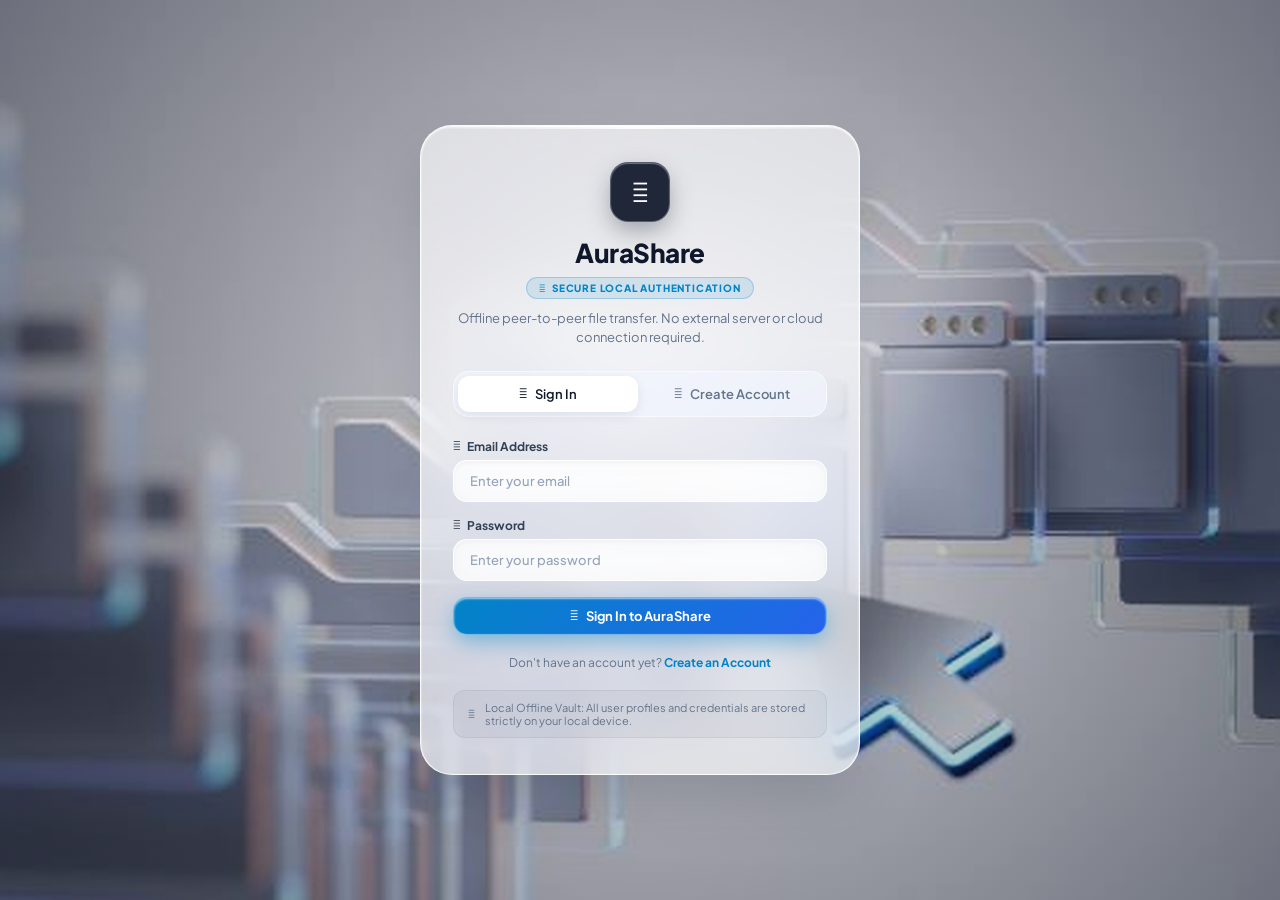
==== commit ff5a3bc6: "feat(ui): apply unified 3d glass folders background and complete liquid glass morphism design system" ====
--- a/index.html
+++ b/index.html
@@ -399,9 +399,6 @@
           <button id="themeToggleBtn" class="icon-btn" title="Toggle Theme">
             <i class="fa-solid fa-moon"></i>
           </button>
-          <button id="bgToggleBtn" class="icon-btn" onclick="app.cycleBackground()" title="Change Wallpaper (iStock File Sharing / Workspace Desk)">
-            <i class="fa-solid fa-image"></i>
-          </button>
         </div>
       </header>
 
--- a/style.css
+++ b/style.css
@@ -77,26 +77,12 @@
   font-family: 'Plus Jakarta Sans', -apple-system, BlinkMacSystemFont, 'Segoe UI', Roboto, sans-serif;
 }
 
-/* Global Body with Uploaded Light-Blue Desk Workspace Photograph */
-body, body.dark-theme, body.liquid-glass-theme {
-  background-color: #d8e6f3;
+/* Global Body - Unified Translucent 3D Glass Folders Site Background */
+body, body.dark-theme, body.liquid-glass-theme, body.bg-workspace, body.bg-glass-folders {
+  background-color: #0b1120;
   background-image: 
-    radial-gradient(circle at 82% 18%, rgba(255, 255, 255, 0.35) 0%, transparent 45%),
-    url('file-sharing-bg.jpg');
-  transition: background-image 0.4s ease;
-}
-
-body.bg-workspace {
-  background-image: 
-    radial-gradient(circle at 82% 18%, rgba(255, 255, 255, 0.35) 0%, transparent 45%),
-    url('workspace-bg.png') !important;
-}
-
-body.bg-glass-folders {
-  background-image: 
-    radial-gradient(circle at 50% 50%, rgba(255, 255, 255, 0.15) 0%, rgba(15, 23, 42, 0.45) 100%),
-    url('glass-folders-bg.jpg') !important;
-
+    radial-gradient(circle at 50% 50%, rgba(255, 255, 255, 0.04) 0%, rgba(15, 23, 42, 0.40) 100%),
+    url('file-sharing-bg.jpg') !important;
   background-repeat: no-repeat;
   background-position: center center;
   background-size: cover;
@@ -139,13 +125,15 @@
   align-items: center;
   justify-content: center;
   padding: 20px;
-  background-color: #0c0824;
-  background-image: url('login-bg.jpg');
+  background-color: #0b1120;
+  background-image: 
+    radial-gradient(circle at 50% 50%, rgba(255, 255, 255, 0.04) 0%, rgba(15, 23, 42, 0.45) 100%),
+    url('file-sharing-bg.jpg');
   background-repeat: no-repeat;
   background-position: center center;
   background-size: cover;
-  backdrop-filter: none;
-  -webkit-backdrop-filter: none;
+  backdrop-filter: blur(8px);
+  -webkit-backdrop-filter: blur(8px);
 }
 
 .auth-card {
@@ -1056,11 +1044,12 @@
 /* ==========================================================================
    5. UNIFIED SEND FLOW & HIGH-GRAPHICS TACTICAL RADAR HUD
    ========================================================================== */
-.flow-card-header {
+.flow-card-header, .flow-step-header {
   display: flex;
   align-items: center;
   gap: 16px;
   margin-bottom: 20px;
+  flex-wrap: wrap;
 }
 
 .step-badge {
@@ -1075,17 +1064,104 @@
   font-weight: 800;
   font-size: 16px;
   box-shadow: 0 6px 16px rgba(15, 23, 42, 0.25);
-}
-
-.flow-card-header h3 {
+  flex-shrink: 0;
+}
+
+.flow-card-header h3, .flow-step-header h3 {
   font-size: 18px;
   font-weight: 800;
   color: var(--text-primary);
 }
 
-.flow-card-header p {
+.flow-card-header p, .flow-step-header p {
   font-size: 12px;
   color: var(--text-muted);
+}
+
+/* Staged Files Box & File Rows */
+.send-staged-box {
+  margin-top: 14px;
+  background: rgba(255, 255, 255, 0.55);
+  backdrop-filter: var(--glass-blur-subtle);
+  -webkit-backdrop-filter: var(--glass-blur-subtle);
+  border: 1px solid var(--glass-border);
+  border-radius: var(--radius-md);
+  padding: 16px;
+}
+
+.send-empty-state {
+  text-align: center;
+  padding: 24px 16px;
+  color: var(--text-muted);
+}
+
+.send-empty-state i {
+  font-size: 32px;
+  margin-bottom: 8px;
+  opacity: 0.5;
+  color: var(--primary);
+}
+
+.send-empty-state p {
+  font-size: 13px;
+}
+
+.staged-files-list {
+  display: flex;
+  flex-direction: column;
+  gap: 8px;
+}
+
+.file-row-item {
+  display: flex;
+  align-items: center;
+  gap: 12px;
+  background: rgba(255, 255, 255, 0.75);
+  border: 1px solid var(--glass-border);
+  border-radius: var(--radius-sm);
+  padding: 10px 14px;
+  box-shadow: 0 2px 6px rgba(15, 30, 50, 0.04);
+  transition: all var(--duration-fast) var(--ease-liquid);
+}
+
+.file-row-item:hover {
+  background: #ffffff;
+  transform: translateY(-1px);
+  box-shadow: 0 4px 12px rgba(15, 30, 50, 0.08);
+}
+
+.file-cat-icon {
+  width: 36px;
+  height: 36px;
+  border-radius: 10px;
+  display: flex;
+  align-items: center;
+  justify-content: center;
+  font-size: 16px;
+  flex-shrink: 0;
+}
+
+.file-info {
+  flex: 1;
+  min-width: 0;
+}
+
+.file-info strong {
+  font-size: 13px;
+  color: var(--text-primary);
+  display: block;
+  overflow: hidden;
+  text-overflow: ellipsis;
+  white-space: nowrap;
+}
+
+.file-meta {
+  display: flex;
+  align-items: center;
+  gap: 6px;
+  font-size: 11px;
+  color: var(--text-muted);
+  margin-top: 2px;
 }
 
 /* Drag & Drop Glass Dropzone */
@@ -1141,125 +1217,336 @@
   font-weight: 600;
 }
 
-/* Tactical Radar HUD - Translucent Concentric Glass Rings */
-.radar-hud-container {
-  background: rgba(255, 255, 255, 0.55);
-  backdrop-filter: var(--glass-blur);
-  -webkit-backdrop-filter: var(--glass-blur);
-  border: 1px solid var(--glass-border);
+/* High-Graphics Tactical Radar HUD Scanner */
+.high-graphics-radar-container, .radar-hud-container {
+  background: rgba(15, 23, 42, 0.60);
+  backdrop-filter: var(--glass-blur-heavy);
+  -webkit-backdrop-filter: var(--glass-blur-heavy);
+  border: 1px solid rgba(255, 255, 255, 0.22);
   border-radius: var(--radius-xl);
-  padding: 24px;
-  box-shadow: var(--glass-shadow);
+  padding: 28px 20px;
+  box-shadow: 0 24px 60px -8px rgba(15, 30, 50, 0.28), inset 0 1px 2px rgba(255, 255, 255, 0.4);
+  position: relative;
+  overflow: hidden;
   margin-top: 18px;
 }
 
-.radar-hud-header {
-  display: flex;
-  justify-content: space-between;
-  align-items: center;
-  margin-bottom: 20px;
-}
-
-.radar-status-badge {
-  display: flex;
-  align-items: center;
-  gap: 8px;
-  font-size: 12px;
-  font-weight: 700;
-  color: var(--text-primary);
-  background: rgba(255, 255, 255, 0.75);
-  padding: 6px 14px;
-  border-radius: var(--radius-pill);
-  border: 1px solid var(--glass-border);
-}
-
-.radar-hud-body {
-  display: grid;
-  grid-template-columns: 280px 1fr;
-  gap: 28px;
-  align-items: center;
-}
-
-.radar-viewport {
-  width: 260px;
-  height: 260px;
+.radar-hud-sphere {
   position: relative;
+  width: 100%;
+  max-width: 440px;
+  aspect-ratio: 1 / 1;
   margin: 0 auto;
   border-radius: 50%;
-  background: radial-gradient(circle, rgba(2, 132, 199, 0.08) 0%, rgba(255, 255, 255, 0.40) 70%);
-  border: 1px solid var(--glass-border);
-  box-shadow: inset 0 0 30px rgba(2, 132, 199, 0.15), 0 8px 24px rgba(15, 30, 50, 0.08);
   overflow: hidden;
-}
-
-.radar-ring {
+  background: radial-gradient(circle at 50% 50%, rgba(2, 132, 199, 0.16) 0%, rgba(15, 23, 42, 0.88) 65%, rgba(8, 14, 28, 0.98) 100%);
+  border: 2px solid rgba(56, 189, 248, 0.45);
+  box-shadow: 0 0 35px rgba(2, 132, 199, 0.25), inset 0 0 45px rgba(2, 132, 199, 0.35);
+}
+
+.radar-hud-sphere::before {
+  content: '';
+  position: absolute;
+  inset: 0;
+  background: repeating-linear-gradient(0deg, transparent, transparent 3px, rgba(56, 189, 248, 0.05) 3px, rgba(56, 189, 248, 0.05) 4px);
+  pointer-events: none;
+  z-index: 2;
+  border-radius: 50%;
+}
+
+.hud-bearing {
+  position: absolute;
+  font-family: 'JetBrains Mono', monospace;
+  font-size: 10px;
+  font-weight: 700;
+  color: rgba(56, 189, 248, 0.8);
+  letter-spacing: 0.5px;
+  z-index: 4;
+  text-shadow: 0 0 6px rgba(56, 189, 248, 0.6);
+  pointer-events: none;
+}
+.hud-bearing.north { top: 8px; left: 50%; transform: translateX(-50%); }
+.hud-bearing.south { bottom: 8px; left: 50%; transform: translateX(-50%); }
+.hud-bearing.east { right: 8px; top: 50%; transform: translateY(-50%); }
+.hud-bearing.west { left: 8px; top: 50%; transform: translateY(-50%); }
+
+.hud-ring, .radar-ring {
   position: absolute;
   top: 50%;
   left: 50%;
   transform: translate(-50%, -50%);
   border-radius: 50%;
-  border: 1px dashed rgba(2, 132, 199, 0.35);
-}
+  border: 1px dashed rgba(56, 189, 248, 0.30);
+  pointer-events: none;
+}
+.hud-ring.ring-100 { width: 92%; height: 92%; border-style: solid; border-color: rgba(56, 189, 248, 0.4); }
+.hud-ring.ring-75 { width: 70%; height: 70%; }
+.hud-ring.ring-50 { width: 48%; height: 48%; }
+.hud-ring.ring-25 { width: 26%; height: 26%; }
 
 .radar-ring.ring-1 { width: 33%; height: 33%; }
 .radar-ring.ring-2 { width: 66%; height: 66%; }
 .radar-ring.ring-3 { width: 95%; height: 95%; }
 
-.radar-axis-x {
+.range-tag {
+  position: absolute;
+  top: 2px;
+  left: 50%;
+  transform: translateX(-50%);
+  font-family: 'JetBrains Mono', monospace;
+  font-size: 8px;
+  color: rgba(56, 189, 248, 0.55);
+  font-weight: 600;
+}
+
+.hud-crosshair-h, .radar-axis-x {
   position: absolute;
   top: 50%;
   left: 0;
   right: 0;
   height: 1px;
-  background: rgba(2, 132, 199, 0.25);
-}
-
-.radar-axis-y {
+  background: rgba(56, 189, 248, 0.22);
+  pointer-events: none;
+}
+.hud-crosshair-v, .radar-axis-y {
   position: absolute;
   left: 50%;
   top: 0;
   bottom: 0;
   width: 1px;
-  background: rgba(2, 132, 199, 0.25);
-}
-
-.radar-sweep-beam {
+  background: rgba(56, 189, 248, 0.22);
+  pointer-events: none;
+}
+
+.hud-sweep-beam, .radar-sweep-beam {
+  position: absolute;
+  inset: 0;
+  border-radius: 50%;
+  background: conic-gradient(from 0deg at 50% 50%, rgba(56, 189, 248, 0.45) 0deg, rgba(2, 132, 199, 0.15) 25deg, transparent 60deg);
+  animation: radarSweepRotate 3.5s linear infinite;
+  pointer-events: none;
+  z-index: 3;
+}
+.hud-sweep-beam::after, .radar-sweep-beam::after {
+  content: '';
   position: absolute;
   top: 0;
-  left: 0;
-  width: 100%;
-  height: 100%;
-  border-radius: 50%;
-  background: conic-gradient(from 0deg at 50% 50%, rgba(2, 132, 199, 0.35) 0deg, transparent 60deg);
-  animation: radarRotate 3.5s linear infinite;
-  pointer-events: none;
-}
-
-@keyframes radarRotate {
+  left: 50%;
+  width: 2px;
+  height: 50%;
+  background: linear-gradient(180deg, #38bdf8 0%, rgba(56, 189, 248, 0.1) 100%);
+  box-shadow: 0 0 10px #38bdf8, 0 0 4px #ffffff;
+  transform: translateX(-50%);
+}
+
+@keyframes radarSweepRotate {
   from { transform: rotate(0deg); }
   to { transform: rotate(360deg); }
 }
 
-.radar-core-blip {
+.hud-center-node, .radar-core-blip {
   position: absolute;
   top: 50%;
   left: 50%;
   transform: translate(-50%, -50%);
-  width: 32px;
-  height: 32px;
+  display: flex;
+  flex-direction: column;
+  align-items: center;
+  gap: 4px;
+  z-index: 6;
+  pointer-events: none;
+}
+.hud-center-node i {
+  font-size: 16px;
+  color: #38bdf8;
+  text-shadow: 0 0 10px #38bdf8;
+}
+
+.center-pulse-halo {
+  position: absolute;
+  top: 50%;
+  left: 50%;
+  transform: translate(-50%, -50%);
+  width: 36px;
+  height: 36px;
   border-radius: 50%;
-  background: var(--glass-bg-active);
-  color: #fff;
+  border: 2px solid rgba(56, 189, 248, 0.65);
+  animation: centerHaloPulse 2s cubic-bezier(0.2, 0.8, 0.2, 1) infinite;
+  pointer-events: none;
+}
+
+@keyframes centerHaloPulse {
+  0% { transform: translate(-50%, -50%) scale(0.6); opacity: 1; }
+  100% { transform: translate(-50%, -50%) scale(2.4); opacity: 0; }
+}
+
+.center-label {
+  font-size: 10px;
+  font-weight: 700;
+  color: #ffffff;
+  background: rgba(15, 23, 42, 0.85);
+  border: 1px solid rgba(56, 189, 248, 0.4);
+  padding: 2px 8px;
+  border-radius: var(--radius-pill);
+  white-space: nowrap;
+  box-shadow: 0 2px 6px rgba(0, 0, 0, 0.4);
+}
+
+.radar-devices-layer {
+  position: absolute;
+  inset: 0;
+  z-index: 10;
+  pointer-events: auto;
+}
+
+.radar-floating-device {
+  position: absolute;
+  transform: translate(-50%, -50%);
+  display: flex;
+  flex-direction: column;
+  align-items: center;
+  gap: 6px;
+  cursor: pointer;
+  transition: transform 0.25s var(--ease-liquid), filter 0.25s ease;
+  z-index: 12;
+  user-select: none;
+}
+
+.radar-floating-device:hover {
+  transform: translate(-50%, -50%) scale(1.12) translateY(-2px);
+  z-index: 20;
+}
+
+.radar-floating-device:active {
+  transform: translate(-50%, -50%) scale(0.96);
+}
+
+.device-avatar-bubble {
+  width: 44px;
+  height: 44px;
+  border-radius: 50%;
+  background: rgba(15, 23, 42, 0.85);
+  backdrop-filter: blur(12px);
+  -webkit-backdrop-filter: blur(12px);
+  border: 2px solid #38bdf8;
+  color: #ffffff;
   display: flex;
   align-items: center;
   justify-content: center;
-  font-size: 13px;
-  box-shadow: 0 0 14px rgba(2, 132, 199, 0.5);
-  border: 2px solid #fff;
-  z-index: 3;
-}
-
-/* Discovered Device Cards (Floating Glass Cards) */
+  font-size: 18px;
+  position: relative;
+  box-shadow: 0 0 16px rgba(56, 189, 248, 0.5), inset 0 1px 2px rgba(255, 255, 255, 0.6);
+  transition: all 0.2s ease;
+}
+
+.radar-floating-device:hover .device-avatar-bubble {
+  background: linear-gradient(135deg, #0284c7, #2563eb);
+  box-shadow: 0 0 24px rgba(56, 189, 248, 0.85), inset 0 1px 2px #ffffff;
+  border-color: #ffffff;
+}
+
+.device-sonar-wave {
+  position: absolute;
+  inset: -6px;
+  border-radius: 50%;
+  border: 2px solid rgba(56, 189, 248, 0.65);
+  animation: sonarWavePulse 1.8s ease-out infinite;
+  pointer-events: none;
+}
+
+@keyframes sonarWavePulse {
+  0% { transform: scale(0.9); opacity: 1; }
+  100% { transform: scale(1.8); opacity: 0; }
+}
+
+.device-hud-pill {
+  background: rgba(15, 23, 42, 0.85);
+  backdrop-filter: blur(10px);
+  -webkit-backdrop-filter: blur(10px);
+  border: 1px solid rgba(56, 189, 248, 0.4);
+  padding: 3px 10px;
+  border-radius: var(--radius-pill);
+  display: flex;
+  flex-direction: column;
+  align-items: center;
+  box-shadow: 0 4px 12px rgba(0, 0, 0, 0.4);
+  white-space: nowrap;
+  text-align: center;
+}
+
+.device-hud-pill strong {
+  font-size: 11px;
+  color: #ffffff;
+  font-weight: 700;
+}
+
+.device-send-hint {
+  font-size: 9px;
+  color: #38bdf8;
+  font-weight: 800;
+  letter-spacing: 0.5px;
+  display: inline-flex;
+  align-items: center;
+  gap: 3px;
+  margin-top: 1px;
+}
+
+.radar-empty-hud {
+  position: absolute;
+  top: 50%;
+  left: 50%;
+  transform: translate(-50%, -50%);
+  text-align: center;
+  z-index: 5;
+  padding: 20px;
+  max-width: 320px;
+  pointer-events: auto;
+}
+
+.hud-scanner-text {
+  display: inline-flex;
+  align-items: center;
+  gap: 8px;
+  font-family: 'JetBrains Mono', monospace;
+  font-size: 11px;
+  font-weight: 700;
+  color: #38bdf8;
+  background: rgba(15, 23, 42, 0.80);
+  padding: 6px 14px;
+  border-radius: var(--radius-pill);
+  border: 1px solid rgba(56, 189, 248, 0.35);
+  box-shadow: 0 0 16px rgba(2, 132, 199, 0.3);
+  margin-bottom: 12px;
+}
+
+.radar-blink-dot {
+  width: 8px;
+  height: 8px;
+  border-radius: 50%;
+  background: #10b981;
+  box-shadow: 0 0 8px #10b981;
+  animation: blinkAnim 1.2s infinite;
+}
+
+@keyframes blinkAnim {
+  0%, 100% { opacity: 1; transform: scale(1); }
+  50% { opacity: 0.3; transform: scale(0.7); }
+}
+
+.radar-empty-hud p {
+  font-size: 12px;
+  color: rgba(255, 255, 255, 0.8);
+  line-height: 1.4;
+  margin-bottom: 14px;
+  text-shadow: 0 1px 4px rgba(0, 0, 0, 0.6);
+}
+
+.radar-quick-actions {
+  display: flex;
+  justify-content: center;
+}
+
+/* Discovered Devices Cards */
 .radar-device-feed {
   display: flex;
   flex-direction: column;
@@ -1268,7 +1555,7 @@
   overflow-y: auto;
 }
 
-.device-card-liquid {
+.device-card-liquid, .send-device-card {
   background: rgba(255, 255, 255, 0.70);
   backdrop-filter: var(--glass-blur-subtle);
   -webkit-backdrop-filter: var(--glass-blur-subtle);
@@ -1283,20 +1570,20 @@
   transition: all var(--duration-fast) var(--ease-liquid);
 }
 
-.device-card-liquid:hover {
+.device-card-liquid:hover, .send-device-card:hover {
   background: #ffffff;
   border-color: var(--primary);
   transform: translateY(-2px);
   box-shadow: var(--glass-shadow-hover);
 }
 
-.device-card-liquid:active {
+.device-card-liquid:active, .send-device-card:active {
   transform: scale(0.98);
 }
 
-.device-card-icon {
-  width: 40px;
-  height: 40px;
+.device-card-icon, .send-device-icon {
+  width: 42px;
+  height: 42px;
   border-radius: 12px;
   background: rgba(2, 132, 199, 0.12);
   color: var(--primary);
@@ -1307,33 +1594,20 @@
   flex-shrink: 0;
 }
 
-.device-card-meta {
+.device-card-meta, .send-device-meta {
   flex: 1;
 }
 
-.device-card-meta h4 {
+.device-card-meta h4, .send-device-meta strong {
   font-size: 14px;
   font-weight: 800;
   color: var(--text-primary);
-}
-
-.device-card-meta span {
+  display: block;
+}
+
+.device-card-meta span, .send-device-meta span {
   font-size: 11px;
   color: var(--text-muted);
-  font-family: 'JetBrains Mono', monospace;
-}
-
-/* Direct IP Connect Pill */
-.direct-ip-section {
-  display: flex;
-  gap: 10px;
-  margin-top: 14px;
-  padding-top: 14px;
-  border-top: 1px solid rgba(15, 23, 42, 0.06);
-}
-
-.direct-ip-section input {
-  flex: 1;
 }
 
 /* ==========================================================================
@@ -1363,6 +1637,47 @@
   flex-shrink: 0;
 }
 
+.receive-radar-visual .radar-ring, .r1, .r2, .r3 {
+  position: absolute;
+  top: 50%;
+  left: 50%;
+  border-radius: 50%;
+  border: 2px solid rgba(2, 132, 199, 0.5);
+  pointer-events: none;
+}
+
+.receive-radar-visual .radar-ring.r1, .r1 {
+  animation: receivePulse 3s cubic-bezier(0.2, 0.8, 0.2, 1) infinite;
+}
+
+.receive-radar-visual .radar-ring.r2, .r2 {
+  animation: receivePulse 3s cubic-bezier(0.2, 0.8, 0.2, 1) infinite 1s;
+}
+
+.receive-radar-visual .radar-ring.r3, .r3 {
+  animation: receivePulse 3s cubic-bezier(0.2, 0.8, 0.2, 1) infinite 2s;
+}
+
+@keyframes receivePulse {
+  0% { width: 54px; height: 54px; opacity: 0.9; transform: translate(-50%, -50%) scale(1); border-color: rgba(56, 189, 248, 0.7); }
+  100% { width: 150px; height: 150px; opacity: 0; transform: translate(-50%, -50%) scale(1.6); border-color: rgba(56, 189, 248, 0); }
+}
+
+.status-pill, .status-pill.online, .online {
+  display: inline-flex;
+  align-items: center;
+  gap: 8px;
+  background: rgba(255, 255, 255, 0.75);
+  backdrop-filter: var(--glass-blur-subtle);
+  border: 1px solid var(--glass-border);
+  padding: 6px 14px;
+  border-radius: var(--radius-pill);
+  font-size: 12px;
+  font-weight: 700;
+  color: var(--text-primary);
+  box-shadow: 0 2px 8px rgba(15, 30, 50, 0.05);
+}
+
 .receive-beacon-center {
   width: 54px;
   height: 54px;
@@ -1421,9 +1736,11 @@
 }
 
 /* ==========================================================================
-   7. BUTTONS & INTERACTION FEEDBACK
+   7. BUTTONS & INTERACTION FEEDBACK (Liquid Glass Morphism System)
    ========================================================================== */
 .btn {
+  position: relative;
+  overflow: hidden;
   padding: 10px 18px;
   border-radius: 14px;
   font-size: 13px;
@@ -1435,9 +1752,8 @@
   gap: 8px;
   border: 1px solid transparent;
   text-decoration: none;
-  position: relative;
-  overflow: hidden;
   transition: all var(--duration-fast) var(--ease-liquid);
+  user-select: none;
 }
 
 /* Hover lift */
@@ -1448,46 +1764,108 @@
 /* Pressed click compression */
 .btn:active {
   transform: scale(0.97);
+}
+
+/* Luminous Reflection Gloss Shine */
+.btn::after {
+  content: '';
+  position: absolute;
+  top: -50%;
+  left: -70%;
+  width: 45%;
+  height: 200%;
+  background: linear-gradient(90deg, transparent, rgba(255, 255, 255, 0.45), transparent);
+  transform: rotate(25deg);
+  transition: left 0.65s ease;
+  pointer-events: none;
+}
+
+.btn:hover::after {
+  left: 140%;
 }
 
 /* Primary Liquid Button */
 .btn-primary {
   background: linear-gradient(135deg, var(--primary), var(--accent));
   color: #ffffff;
-  border-color: rgba(255, 255, 255, 0.35);
-  box-shadow: 0 8px 20px -2px rgba(2, 132, 199, 0.35), inset 0 1px 1px rgba(255, 255, 255, 0.4);
+  border: 1px solid rgba(255, 255, 255, 0.45);
+  box-shadow: 0 8px 22px -2px rgba(2, 132, 199, 0.45), inset 0 1px 2px rgba(255, 255, 255, 0.65);
 }
 
 .btn-primary:hover {
-  box-shadow: 0 12px 26px -2px rgba(2, 132, 199, 0.45), inset 0 1px 1px rgba(255, 255, 255, 0.6);
+  box-shadow: 0 14px 30px -2px rgba(2, 132, 199, 0.60), inset 0 1px 2px #ffffff;
 }
 
 /* Outline Glass Button */
 .btn-outline {
-  background: rgba(255, 255, 255, 0.60);
-  border-color: var(--glass-border);
-  color: var(--text-primary);
-  box-shadow: 0 2px 8px rgba(15, 30, 50, 0.04), inset 0 1px 1px #fff;
+  background: rgba(255, 255, 255, 0.65);
+  backdrop-filter: var(--glass-blur-subtle);
+  -webkit-backdrop-filter: var(--glass-blur-subtle);
+  border: 1px solid var(--glass-border);
+  color: var(--text-primary);
+  box-shadow: 0 4px 12px rgba(15, 30, 50, 0.05), inset 0 1px 1.5px #ffffff;
 }
 
 .btn-outline:hover {
-  background: rgba(255, 255, 255, 0.90);
+  background: rgba(255, 255, 255, 0.95);
   border-color: var(--primary);
   box-shadow: var(--glass-shadow-hover);
 }
 
 .btn-outline-cyan {
-  background: rgba(2, 132, 199, 0.10);
-  border-color: rgba(2, 132, 199, 0.35);
+  background: rgba(2, 132, 199, 0.12);
+  backdrop-filter: var(--glass-blur-subtle);
+  -webkit-backdrop-filter: var(--glass-blur-subtle);
+  border: 1px solid rgba(2, 132, 199, 0.40);
   color: var(--primary);
-  box-shadow: 0 2px 8px rgba(2, 132, 199, 0.08);
+  box-shadow: 0 4px 12px rgba(2, 132, 199, 0.12), inset 0 1px 1px rgba(255, 255, 255, 0.7);
 }
 
 .btn-outline-cyan:hover {
-  background: var(--primary);
+  background: linear-gradient(135deg, var(--primary), var(--accent));
   color: #ffffff;
-  border-color: var(--primary);
-  box-shadow: 0 8px 22px rgba(2, 132, 199, 0.35);
+  border-color: rgba(255, 255, 255, 0.45);
+  box-shadow: 0 8px 24px rgba(2, 132, 199, 0.45);
+}
+
+.btn-outline-danger {
+  background: rgba(220, 38, 38, 0.10);
+  backdrop-filter: var(--glass-blur-subtle);
+  -webkit-backdrop-filter: var(--glass-blur-subtle);
+  border: 1px solid rgba(220, 38, 38, 0.35);
+  color: var(--danger);
+  box-shadow: 0 4px 12px rgba(220, 38, 38, 0.08), inset 0 1px 1px rgba(255, 255, 255, 0.7);
+}
+
+.btn-outline-danger:hover {
+  background: var(--danger);
+  color: #ffffff;
+  border-color: var(--danger);
+  box-shadow: 0 8px 24px rgba(220, 38, 38, 0.40);
+}
+
+.btn-warning {
+  background: rgba(217, 119, 6, 0.15);
+  color: var(--warning);
+  border: 1px solid rgba(217, 119, 6, 0.35);
+  box-shadow: 0 4px 12px rgba(217, 119, 6, 0.12);
+}
+
+.btn-warning:hover {
+  background: var(--warning);
+  color: #ffffff;
+}
+
+.btn-danger {
+  background: rgba(220, 38, 38, 0.15);
+  color: var(--danger);
+  border: 1px solid rgba(220, 38, 38, 0.35);
+  box-shadow: 0 4px 12px rgba(220, 38, 38, 0.12);
+}
+
+.btn-danger:hover {
+  background: var(--danger);
+  color: #ffffff;
 }
 
 .btn-block {
@@ -1500,16 +1878,96 @@
   border-radius: 12px;
 }
 
-.btn-warning {
-  background: rgba(217, 119, 6, 0.15);
-  color: var(--warning);
-  border-color: rgba(217, 119, 6, 0.35);
-}
-
-.btn-danger {
-  background: rgba(220, 38, 38, 0.15);
+.btn-group {
+  display: inline-flex;
+  align-items: center;
+  gap: 8px;
+}
+
+.btn-link {
+  background: transparent;
+  border: none;
+  color: var(--primary);
+  font-weight: 700;
+  cursor: pointer;
+  padding: 4px 8px;
+  font-size: 13px;
+  display: inline-flex;
+  align-items: center;
+  gap: 5px;
+  transition: all var(--duration-fast) var(--ease-liquid);
+  text-decoration: none;
+}
+
+.btn-link:hover {
+  color: var(--primary-hover);
+  transform: translateX(2px);
+}
+
+.btn-link.danger {
   color: var(--danger);
-  border-color: rgba(220, 38, 38, 0.35);
+}
+
+.btn-link.danger:hover {
+  color: #b91c1c;
+  transform: scale(1.08);
+}
+
+.btn-copy-sm {
+  background: rgba(255, 255, 255, 0.75);
+  border: 1px solid var(--glass-border);
+  color: var(--text-secondary);
+  font-size: 11px;
+  font-weight: 700;
+  padding: 5px 12px;
+  border-radius: var(--radius-pill);
+  cursor: pointer;
+  display: inline-flex;
+  align-items: center;
+  gap: 6px;
+  box-shadow: 0 2px 6px rgba(15, 30, 50, 0.05), inset 0 1px 1px #fff;
+  transition: all var(--duration-fast) var(--ease-liquid);
+}
+
+.btn-copy-sm:hover {
+  background: #ffffff;
+  color: var(--primary);
+  border-color: var(--primary);
+  transform: translateY(-1px);
+  box-shadow: 0 4px 12px rgba(15, 30, 50, 0.10);
+}
+
+.btn-copy-sm:active {
+  transform: scale(0.95);
+}
+
+.send-tap-btn {
+  padding: 6px 14px;
+  border-radius: var(--radius-pill);
+  font-size: 12px;
+  font-weight: 700;
+  background: linear-gradient(135deg, var(--primary), var(--accent));
+  color: #ffffff;
+  border: 1px solid rgba(255, 255, 255, 0.35);
+  cursor: pointer;
+  display: inline-flex;
+  align-items: center;
+  gap: 6px;
+  box-shadow: 0 4px 12px rgba(2, 132, 199, 0.3);
+  transition: all var(--duration-fast) var(--ease-liquid);
+}
+
+.send-tap-btn:hover {
+  transform: translateY(-2px);
+  box-shadow: 0 8px 18px rgba(2, 132, 199, 0.45);
+}
+
+.send-tap-btn:active {
+  transform: scale(0.96);
+}
+
+.bell-btn {
+  position: relative;
 }
 
 /* ==========================================================================
@@ -1533,9 +1991,23 @@
   gap: 20px;
 }
 
+.transfer-info-left {
+  display: flex;
+  align-items: center;
+  gap: 12px;
+  flex-shrink: 0;
+}
+
 .spinner-icon {
   font-size: 22px;
   color: var(--primary);
+}
+
+.transfer-progress-center {
+  flex: 1;
+  display: flex;
+  align-items: center;
+  gap: 12px;
 }
 
 .progress-track {
@@ -1553,6 +2025,21 @@
   border-radius: var(--radius-pill);
   box-shadow: 0 0 10px rgba(2, 132, 199, 0.5);
   transition: width 0.3s ease;
+}
+
+.percent-label {
+  font-size: 13px;
+  font-weight: 800;
+  color: var(--primary);
+  font-family: 'JetBrains Mono', monospace;
+  min-width: 44px;
+}
+
+.transfer-actions-right {
+  display: flex;
+  align-items: center;
+  gap: 8px;
+  flex-shrink: 0;
 }
 
 /* ==========================================================================
@@ -1586,7 +2073,7 @@
   border: 1px solid var(--glass-border);
   border-radius: var(--radius-xl);
   padding: 28px 24px;
-  box-shadow: 0 32px 70px -10px rgba(15, 30, 50, 0.25), inset 0 1px 2px #fff;
+  box-shadow: 0 32px 70px -10px rgba(15, 30, 50, 0.25), inset 0 1px 2px #ffffff;
   animation: cardFadeIn 0.3s var(--ease-liquid);
 }
 
@@ -1606,6 +2093,20 @@
 .modal-header p {
   font-size: 12px;
   color: var(--text-muted);
+}
+
+.modal-actions {
+  display: flex;
+  justify-content: flex-end;
+  align-items: center;
+  gap: 10px;
+  margin-top: 20px;
+}
+
+.download-modal-card {
+  max-width: 640px;
+  max-height: 90vh;
+  overflow-y: auto;
 }
 
 .download-options-list {
@@ -1622,7 +2123,7 @@
   padding: 16px;
   display: flex;
   gap: 14px;
-  box-shadow: 0 2px 8px rgba(15, 30, 50, 0.04), inset 0 1px 1px #fff;
+  box-shadow: 0 2px 8px rgba(15, 30, 50, 0.04), inset 0 1px 1px #ffffff;
   transition: all var(--duration-fast) var(--ease-liquid);
 }
 
@@ -1631,6 +2132,12 @@
   border-color: var(--primary);
   transform: translateY(-2px);
   box-shadow: var(--glass-shadow-hover);
+}
+
+.download-opt-card.featured {
+  background: rgba(2, 132, 199, 0.06);
+  border: 1.5px solid rgba(2, 132, 199, 0.45);
+  box-shadow: 0 4px 18px rgba(2, 132, 199, 0.12);
 }
 
 .download-opt-card .opt-icon {
@@ -1646,6 +2153,17 @@
   flex-shrink: 0;
 }
 
+.opt-text {
+  flex: 1;
+}
+
+.opt-title-row {
+  display: flex;
+  align-items: center;
+  gap: 8px;
+  margin-bottom: 4px;
+}
+
 .download-opt-card h4 {
   font-size: 14px;
   font-weight: 800;
@@ -1657,6 +2175,82 @@
   font-size: 12px;
   color: var(--text-muted);
   line-height: 1.4;
+}
+
+.opt-actions {
+  margin-top: 10px;
+}
+
+.mobile-lan-pill {
+  display: flex;
+  align-items: center;
+  gap: 10px;
+  background: rgba(15, 23, 42, 0.06);
+  border: 1px solid var(--glass-border);
+  padding: 8px 12px;
+  border-radius: var(--radius-sm);
+  margin-top: 8px;
+}
+
+.mobile-lan-pill code {
+  font-family: 'JetBrains Mono', monospace;
+  font-size: 13px;
+  color: var(--primary);
+  font-weight: 700;
+}
+
+.pwa-prompt-box {
+  animation: cardFadeIn 0.3s var(--ease-liquid);
+}
+
+.incoming-summary-box {
+  background: rgba(255, 255, 255, 0.65);
+  border: 1px solid var(--glass-border);
+  border-radius: var(--radius-md);
+  padding: 14px 18px;
+  margin: 16px 0;
+}
+
+.summary-row {
+  display: flex;
+  justify-content: space-between;
+  align-items: center;
+  padding: 4px 0;
+  font-size: 13px;
+  color: var(--text-secondary);
+}
+
+.incoming-file-list {
+  max-height: 160px;
+  overflow-y: auto;
+  margin-bottom: 14px;
+}
+
+.security-pill {
+  display: inline-flex;
+  align-items: center;
+  gap: 8px;
+  background: rgba(5, 150, 105, 0.10);
+  border: 1px solid rgba(5, 150, 105, 0.3);
+  color: var(--success);
+  padding: 6px 14px;
+  border-radius: var(--radius-pill);
+  font-size: 12px;
+  font-weight: 600;
+  margin-bottom: 12px;
+}
+
+.direct-ip-status {
+  padding: 10px 14px;
+  border-radius: var(--radius-sm);
+  font-size: 13px;
+  margin: 10px 0;
+  background: rgba(2, 132, 199, 0.12);
+  border: 1px solid rgba(2, 132, 199, 0.35);
+  color: var(--primary);
+  display: flex;
+  align-items: center;
+  gap: 8px;
 }
 
 /* ==========================================================================
@@ -1675,6 +2269,588 @@
   background: rgba(255, 255, 255, 0.60);
 }
 
+/* History and Notification Lists */
+.history-list, .notif-list {
+  display: flex;
+  flex-direction: column;
+  gap: 10px;
+  margin-top: 14px;
+}
+
+.history-icon-bubble {
+  width: 40px;
+  height: 40px;
+  border-radius: 12px;
+  display: flex;
+  align-items: center;
+  justify-content: center;
+  font-size: 16px;
+  flex-shrink: 0;
+}
+
+.history-icon-bubble.sent {
+  background: rgba(2, 132, 199, 0.12);
+  color: var(--primary);
+}
+
+.history-icon-bubble.recv, .history-icon-bubble.received {
+  background: rgba(5, 150, 105, 0.12);
+  color: var(--success);
+}
+
+.history-info {
+  flex: 1;
+  min-width: 0;
+}
+
+.history-info strong {
+  font-size: 13px;
+  color: var(--text-primary);
+  display: block;
+}
+
+.history-meta {
+  display: flex;
+  align-items: center;
+  gap: 6px;
+  font-size: 11px;
+  color: var(--text-muted);
+  margin-top: 2px;
+}
+
+.section-header-row, .screen-header-row {
+  display: flex;
+  justify-content: space-between;
+  align-items: center;
+  margin-top: 22px;
+  margin-bottom: 12px;
+  gap: 16px;
+  flex-wrap: wrap;
+}
+
+/* Filter Chips */
+.filter-chips {
+  display: flex;
+  gap: 8px;
+  margin-bottom: 16px;
+  flex-wrap: wrap;
+}
+
+.chip {
+  padding: 6px 14px;
+  border-radius: var(--radius-pill);
+  font-size: 12px;
+  font-weight: 700;
+  background: rgba(255, 255, 255, 0.65);
+  border: 1px solid var(--glass-border);
+  color: var(--text-secondary);
+  cursor: pointer;
+  transition: all var(--duration-fast) var(--ease-liquid);
+}
+
+.chip:hover {
+  background: #ffffff;
+  color: var(--text-primary);
+  transform: translateY(-1px);
+}
+
+.chip.active {
+  background: var(--glass-bg-active);
+  color: #ffffff;
+  border-color: transparent;
+  box-shadow: 0 4px 12px rgba(15, 23, 42, 0.3);
+}
+
+/* Security Cards & Fingerprint */
+.fingerprint-card {
+  background: var(--glass-bg-elevated);
+  backdrop-filter: var(--glass-blur);
+  -webkit-backdrop-filter: var(--glass-blur);
+  border: 1px solid var(--glass-border);
+  border-radius: var(--radius-lg);
+  padding: 24px;
+  margin-bottom: 24px;
+  box-shadow: var(--glass-shadow);
+}
+
+.fingerprint-code {
+  font-family: 'JetBrains Mono', monospace;
+  font-size: 24px;
+  font-weight: 800;
+  color: var(--primary);
+  letter-spacing: 2px;
+  margin: 10px 0;
+  text-shadow: 0 0 12px rgba(2, 132, 199, 0.25);
+}
+
+.card-head {
+  display: flex;
+  justify-content: space-between;
+  align-items: center;
+  font-size: 11px;
+  font-weight: 800;
+  color: var(--text-muted);
+  letter-spacing: 0.5px;
+}
+
+.policy-card, .settings-card, .interface-card {
+  background: var(--glass-bg-elevated);
+  backdrop-filter: var(--glass-blur);
+  -webkit-backdrop-filter: var(--glass-blur);
+  border: 1px solid var(--glass-border);
+  border-radius: var(--radius-lg);
+  padding: 24px;
+  margin-bottom: 20px;
+  box-shadow: var(--glass-shadow);
+}
+
+.settings-card h3 {
+  font-size: 16px;
+  font-weight: 800;
+  color: var(--text-primary);
+  margin-bottom: 16px;
+}
+
+.policy-item {
+  display: flex;
+  justify-content: space-between;
+  align-items: center;
+  padding: 14px 0;
+  border-bottom: 1px solid rgba(15, 23, 42, 0.06);
+}
+
+.policy-item:last-child {
+  border-bottom: none;
+}
+
+.policy-item strong {
+  font-size: 13px;
+  color: var(--text-primary);
+  display: block;
+}
+
+.policy-item p {
+  font-size: 12px;
+  color: var(--text-muted);
+  margin-top: 2px;
+}
+
+/* iOS/macOS Style Glass Switch */
+.switch {
+  appearance: none;
+  -webkit-appearance: none;
+  width: 44px;
+  height: 24px;
+  background: rgba(15, 23, 42, 0.15);
+  border-radius: var(--radius-pill);
+  position: relative;
+  cursor: pointer;
+  outline: none;
+  border: 1px solid var(--glass-border);
+  transition: all 0.25s var(--ease-liquid);
+  flex-shrink: 0;
+}
+
+.switch::after {
+  content: '';
+  position: absolute;
+  top: 2px;
+  left: 2px;
+  width: 18px;
+  height: 18px;
+  background: #ffffff;
+  border-radius: 50%;
+  box-shadow: 0 2px 6px rgba(0, 0, 0, 0.2);
+  transition: transform 0.25s var(--ease-liquid);
+}
+
+.switch:checked {
+  background: var(--primary);
+  border-color: var(--primary);
+  box-shadow: 0 0 12px rgba(2, 132, 199, 0.4);
+}
+
+.switch:checked::after {
+  transform: translateX(20px);
+}
+
+.airgap-guarantee {
+  background: rgba(2, 132, 199, 0.08);
+  border: 1.5px solid rgba(2, 132, 199, 0.35);
+  border-radius: var(--radius-lg);
+  padding: 18px 22px;
+  display: flex;
+  align-items: center;
+  gap: 16px;
+  margin-top: 20px;
+}
+
+.airgap-guarantee i {
+  font-size: 26px;
+  color: var(--primary);
+  flex-shrink: 0;
+}
+
+.airgap-guarantee h4 {
+  font-size: 14px;
+  font-weight: 800;
+  color: var(--text-primary);
+}
+
+.airgap-guarantee p {
+  font-size: 12px;
+  color: var(--text-muted);
+  margin-top: 2px;
+}
+
+.trusted-devices-list {
+  display: flex;
+  flex-direction: column;
+  gap: 10px;
+}
+
+/* Interface Card & Tech Grid */
+.interface-head {
+  display: flex;
+  justify-content: space-between;
+  align-items: center;
+  margin-bottom: 16px;
+  font-weight: 700;
+  font-size: 12px;
+}
+
+.status-indicator {
+  color: var(--success);
+}
+
+.interface-grid {
+  display: flex;
+  flex-direction: column;
+  gap: 8px;
+}
+
+.row {
+  display: flex;
+  justify-content: space-between;
+  align-items: center;
+  padding: 8px 0;
+  border-bottom: 1px solid rgba(15, 23, 42, 0.05);
+  font-size: 13px;
+}
+
+.row:last-child {
+  border-bottom: none;
+}
+
+.tech-cards-grid {
+  display: grid;
+  grid-template-columns: repeat(auto-fit, minmax(240px, 1fr));
+  gap: 16px;
+  margin-bottom: 24px;
+}
+
+.tech-card {
+  background: var(--glass-bg-elevated);
+  backdrop-filter: var(--glass-blur-subtle);
+  -webkit-backdrop-filter: var(--glass-blur-subtle);
+  border: 1px solid var(--glass-border);
+  border-radius: var(--radius-md);
+  padding: 18px;
+  box-shadow: 0 4px 14px rgba(15, 30, 50, 0.04);
+}
+
+.tech-header {
+  display: flex;
+  align-items: center;
+  gap: 12px;
+  margin-bottom: 10px;
+}
+
+.tech-header i {
+  font-size: 22px;
+}
+
+.tech-header h4 {
+  font-size: 14px;
+  font-weight: 800;
+  color: var(--text-primary);
+}
+
+.tech-card p {
+  font-size: 12px;
+  color: var(--text-muted);
+  line-height: 1.4;
+}
+
+/* Form Layout */
+.form-row {
+  display: grid;
+  grid-template-columns: repeat(auto-fit, minmax(200px, 1fr));
+  gap: 16px;
+}
+
+.input-hint {
+  font-size: 11px;
+  color: var(--text-muted);
+  margin-top: 4px;
+  display: block;
+}
+
+/* Profile Hero */
+.profile-hero-card {
+  background: var(--glass-bg-elevated);
+  backdrop-filter: var(--glass-blur);
+  -webkit-backdrop-filter: var(--glass-blur);
+  border: 1px solid var(--glass-border);
+  border-radius: var(--radius-xl);
+  padding: 28px;
+  display: flex;
+  align-items: center;
+  gap: 24px;
+  margin-bottom: 24px;
+  box-shadow: var(--glass-shadow);
+}
+
+.profile-avatar-large {
+  width: 76px;
+  height: 76px;
+  border-radius: 22px;
+  background: var(--glass-bg-active);
+  color: #ffffff;
+  display: flex;
+  align-items: center;
+  justify-content: center;
+  font-size: 32px;
+  font-weight: 800;
+  box-shadow: 0 10px 24px rgba(15, 23, 42, 0.35);
+  border: 2px solid rgba(255, 255, 255, 0.6);
+  flex-shrink: 0;
+}
+
+.profile-meta {
+  flex: 1;
+}
+
+.profile-meta h2 {
+  font-size: 22px;
+  font-weight: 800;
+  color: var(--text-primary);
+}
+
+.profile-meta p {
+  font-size: 13px;
+  color: var(--text-muted);
+  margin: 4px 0 10px;
+}
+
+.profile-stats-card {
+  background: var(--glass-bg-elevated);
+  border: 1px solid var(--glass-border);
+  border-radius: var(--radius-lg);
+  padding: 20px 24px;
+  box-shadow: var(--glass-shadow);
+}
+
+/* Workflow Steps (Help) */
+.workflow-steps-box {
+  background: var(--glass-bg-elevated);
+  border: 1px solid var(--glass-border);
+  border-radius: var(--radius-lg);
+  padding: 24px;
+  margin-bottom: 24px;
+  box-shadow: var(--glass-shadow);
+}
+
+.workflow-steps-box h3 {
+  font-size: 16px;
+  font-weight: 800;
+  color: var(--text-primary);
+  margin-bottom: 16px;
+}
+
+.step-card {
+  display: flex;
+  align-items: flex-start;
+  gap: 16px;
+  padding: 14px 0;
+  border-bottom: 1px solid rgba(15, 23, 42, 0.06);
+}
+
+.step-card:last-child {
+  border-bottom: none;
+}
+
+.step-num {
+  width: 32px;
+  height: 32px;
+  border-radius: 10px;
+  background: rgba(2, 132, 199, 0.12);
+  color: var(--primary);
+  display: flex;
+  align-items: center;
+  justify-content: center;
+  font-weight: 800;
+  font-size: 14px;
+  flex-shrink: 0;
+}
+
+.step-text strong {
+  font-size: 14px;
+  color: var(--text-primary);
+  display: block;
+}
+
+.step-text p {
+  font-size: 12px;
+  color: var(--text-muted);
+  margin-top: 3px;
+  line-height: 1.4;
+}
+
+/* Auth Vault Note & General Icon Bubble */
+.auth-vault-note {
+  margin-top: 20px;
+  display: flex;
+  align-items: center;
+  gap: 10px;
+  font-size: 11px;
+  color: var(--text-muted);
+  background: rgba(15, 23, 42, 0.04);
+  padding: 10px 14px;
+  border-radius: var(--radius-sm);
+  border: 1px solid rgba(15, 23, 42, 0.06);
+}
+
+.icon-bubble {
+  width: 44px;
+  height: 44px;
+  border-radius: 14px;
+  display: flex;
+  align-items: center;
+  justify-content: center;
+  font-size: 20px;
+  flex-shrink: 0;
+}
+
+.icon-bubble.cyan { background: rgba(2, 132, 199, 0.12); color: var(--primary); }
+.icon-bubble.green { background: rgba(5, 150, 105, 0.12); color: var(--success); }
+.icon-bubble.blue { background: rgba(37, 99, 235, 0.12); color: var(--accent); }
+.icon-bubble.orange { background: rgba(217, 119, 6, 0.12); color: var(--warning); }
+.icon-bubble.danger { background: rgba(220, 38, 38, 0.12); color: var(--danger); }
+
+/* Dashboard Welcome & Banners */
+.welcome-box {
+  margin-bottom: 8px;
+}
+
+.welcome-box h1 {
+  font-size: 26px;
+  font-weight: 800;
+  color: var(--text-primary);
+  margin: 10px 0 6px;
+}
+
+.welcome-box p {
+  font-size: 13px;
+  color: var(--text-muted);
+}
+
+.badge-row {
+  display: flex;
+  align-items: center;
+  gap: 8px;
+  flex-wrap: wrap;
+}
+
+.two-cards {
+  grid-template-columns: repeat(auto-fit, minmax(280px, 1fr));
+}
+
+.download-banner-card {
+  background: linear-gradient(135deg, rgba(255, 255, 255, 0.85), rgba(240, 249, 255, 0.80));
+  backdrop-filter: var(--glass-blur-subtle);
+  -webkit-backdrop-filter: var(--glass-blur-subtle);
+  border: 1.5px solid rgba(2, 132, 199, 0.35);
+  border-radius: var(--radius-lg);
+  padding: 20px 24px;
+  display: flex;
+  align-items: center;
+  gap: 20px;
+  margin-bottom: 24px;
+  box-shadow: 0 8px 24px rgba(2, 132, 199, 0.08);
+  cursor: pointer;
+  transition: all var(--duration-fast) var(--ease-liquid);
+}
+
+.download-banner-card:hover {
+  transform: translateY(-2px);
+  border-color: var(--primary);
+  box-shadow: 0 14px 32px rgba(2, 132, 199, 0.16);
+}
+
+.download-banner-icon {
+  width: 52px;
+  height: 52px;
+  border-radius: 16px;
+  background: rgba(2, 132, 199, 0.12);
+  color: var(--primary);
+  display: flex;
+  align-items: center;
+  justify-content: center;
+  font-size: 24px;
+  flex-shrink: 0;
+}
+
+.download-banner-text {
+  flex: 1;
+}
+
+.download-banner-text h4 {
+  font-size: 15px;
+  font-weight: 800;
+  color: var(--text-primary);
+  margin-bottom: 4px;
+}
+
+.download-banner-text p {
+  font-size: 12px;
+  color: var(--text-muted);
+  line-height: 1.4;
+}
+
+.download-nav-highlight {
+  background: rgba(2, 132, 199, 0.08) !important;
+  border: 1px solid rgba(2, 132, 199, 0.25) !important;
+}
+
+.download-nav-highlight:hover {
+  background: rgba(2, 132, 199, 0.15) !important;
+}
+
+.sec-icon {
+  font-size: 28px;
+  color: var(--primary);
+  flex-shrink: 0;
+}
+
+.sec-text h4 {
+  font-size: 15px;
+  font-weight: 800;
+  color: var(--text-primary);
+}
+
+.sec-text p {
+  font-size: 12px;
+  color: var(--text-muted);
+  margin-top: 3px;
+}
+
+.stat-sub {
+  font-size: 12px;
+  margin-top: 6px;
+  font-weight: 600;
+}
+
 .badge {
   display: inline-flex;
   align-items: center;
@@ -1689,6 +2865,7 @@
 .badge.info { background: rgba(2, 132, 199, 0.12); color: var(--primary); }
 .badge.warning { background: var(--warning-bg); color: var(--warning); }
 .badge.danger { background: var(--danger-bg); color: var(--danger); }
+.badge.primary { background: rgba(37, 99, 235, 0.12); color: var(--accent); }
 
 /* Code Blocks */
 .code-block {
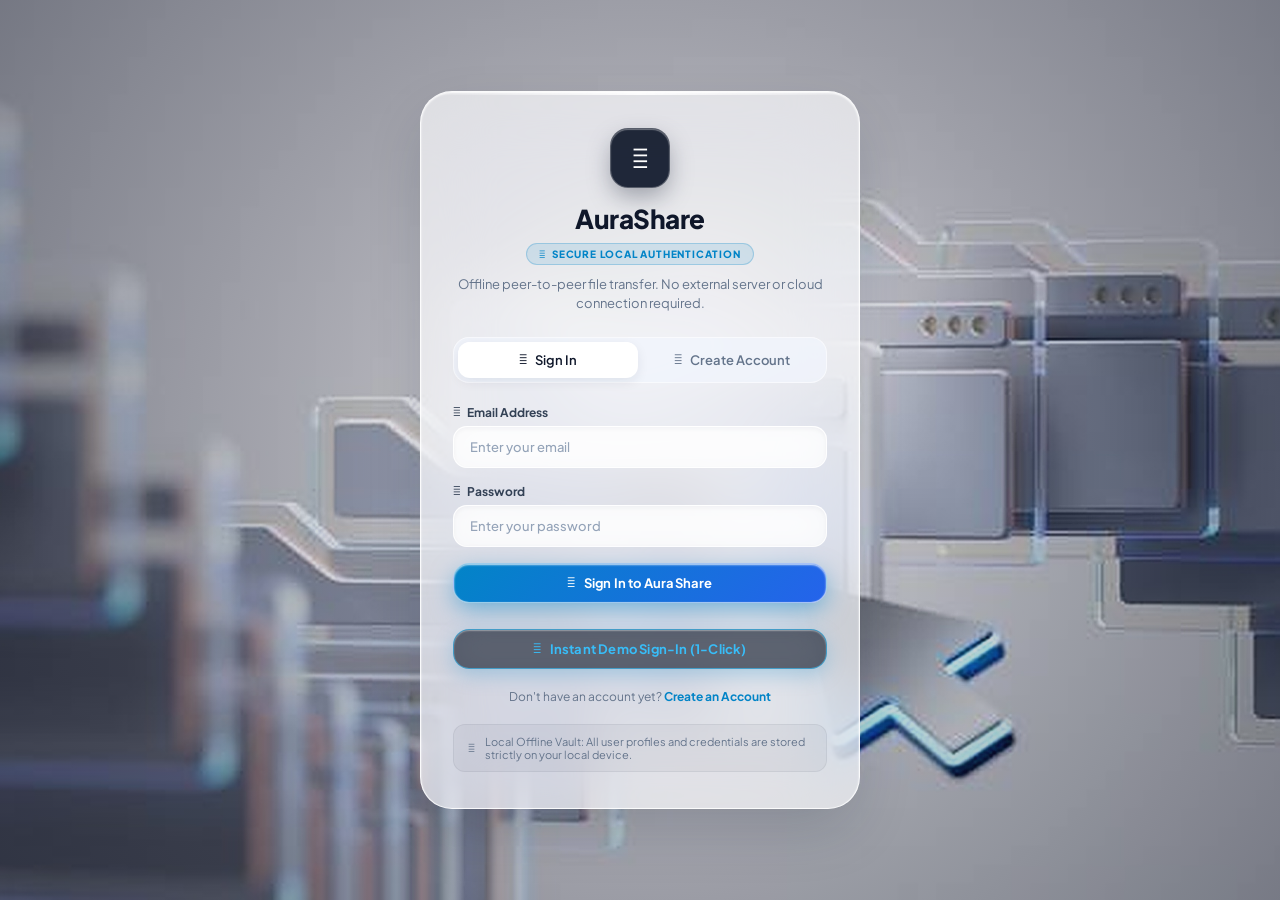
==== commit 5d02bb93: "Apply single unified site background, polish liquid glass buttons and radar scanner, verify tab-to-t" ====
--- a/index.html
+++ b/index.html
@@ -56,6 +56,9 @@
         <button type="submit" class="btn btn-primary btn-block">
           <i class="fa-solid fa-arrow-right-to-bracket"></i> Sign In to AuraShare
         </button>
+        <button type="button" class="btn btn-outline-cyan btn-block" style="margin-top: 10px;" onclick="app.quickDemoLogin()">
+          <i class="fa-solid fa-bolt"></i> Instant Demo Sign-In (1-Click)
+        </button>
         <div class="auth-switch-link">
           Don't have an account yet? <a href="javascript:void(0)" onclick="app.switchAuthTab('register')">Create an Account</a>
         </div>
@@ -565,12 +568,15 @@
                 <h3>Nearby Devices Inside Scanning Area</h3>
                 <p>Real-time tactical radar scanning on UDP port 52345. Tap any peer inside the radar to transmit.</p>
               </div>
-              <div style="margin-left: auto; display: flex; gap: 8px;">
-                <button id="sendDirectIpBtn" class="btn btn-outline-cyan btn-sm">
+              <div style="margin-left: auto; display: flex; gap: 8px; flex-wrap: wrap;">
+                <button id="radarSimulateBtn" class="btn btn-outline-cyan btn-sm" title="Simulate Active Nearby Device in Radar">
+                  <i class="fa-solid fa-satellite-dish"></i> + Demo Peer
+                </button>
+                <button id="sendDirectIpBtn" class="btn btn-outline-cyan btn-sm" title="Connect to Device via Direct IP">
                   <i class="fa-solid fa-network-wired"></i> Direct IP
                 </button>
-                <button id="sendRefreshRadarBtn" class="btn btn-outline btn-sm" title="Rescan Radar">
-                  <i class="fa-solid fa-arrows-rotate"></i>
+                <button id="sendRefreshRadarBtn" class="btn btn-outline btn-sm" title="Rescan Local Subnet">
+                  <i class="fa-solid fa-arrows-rotate"></i> Rescan
                 </button>
               </div>
             </div>
--- a/style.css
+++ b/style.css
@@ -82,7 +82,7 @@
   background-color: #0b1120;
   background-image: 
     radial-gradient(circle at 50% 50%, rgba(255, 255, 255, 0.04) 0%, rgba(15, 23, 42, 0.40) 100%),
-    url('file-sharing-bg.jpg') !important;
+    url('site-bg.jpg') !important;
   background-repeat: no-repeat;
   background-position: center center;
   background-size: cover;
@@ -127,13 +127,13 @@
   padding: 20px;
   background-color: #0b1120;
   background-image: 
-    radial-gradient(circle at 50% 50%, rgba(255, 255, 255, 0.04) 0%, rgba(15, 23, 42, 0.45) 100%),
-    url('file-sharing-bg.jpg');
+    radial-gradient(circle at 50% 50%, rgba(255, 255, 255, 0.04) 0%, rgba(15, 23, 42, 0.40) 100%),
+    url('site-bg.jpg') !important;
   background-repeat: no-repeat;
   background-position: center center;
   background-size: cover;
-  backdrop-filter: blur(8px);
-  -webkit-backdrop-filter: blur(8px);
+  backdrop-filter: none !important;
+  -webkit-backdrop-filter: none !important;
 }
 
 .auth-card {
@@ -3005,3 +3005,262 @@
     transition-duration: 0.01ms !important;
   }
 }
+
+/* ==========================================================================
+   ENHANCED LIQUID GLASS BUTTONS & SCANNER POLISH
+   ========================================================================== */
+
+/* Universal Liquid Glass Buttons */
+.btn {
+  position: relative;
+  overflow: hidden;
+  padding: 11px 22px;
+  border-radius: 16px;
+  font-size: 13px;
+  font-weight: 700;
+  cursor: pointer;
+  display: inline-flex;
+  align-items: center;
+  justify-content: center;
+  gap: 8px;
+  border: 1px solid rgba(255, 255, 255, 0.35);
+  text-decoration: none;
+  transition: all 0.22s cubic-bezier(0.2, 0.8, 0.2, 1);
+  user-select: none;
+  letter-spacing: 0.2px;
+}
+
+.btn:hover {
+  transform: translateY(-2px);
+  filter: brightness(1.08);
+}
+
+.btn:active {
+  transform: scale(0.97);
+}
+
+/* Moving Specular Reflection Shine */
+.btn::after {
+  content: '';
+  position: absolute;
+  top: -50%;
+  left: -80%;
+  width: 50%;
+  height: 200%;
+  background: linear-gradient(90deg, transparent, rgba(255, 255, 255, 0.55), transparent);
+  transform: rotate(25deg);
+  transition: left 0.65s cubic-bezier(0.2, 0.8, 0.2, 1);
+  pointer-events: none;
+}
+
+.btn:hover::after {
+  left: 140%;
+}
+
+/* Primary Liquid Gradient Button */
+.btn-primary {
+  background: linear-gradient(135deg, #0284c7 0%, #2563eb 100%) !important;
+  color: #ffffff !important;
+  border: 1px solid rgba(255, 255, 255, 0.6) !important;
+  box-shadow: 0 8px 24px -2px rgba(2, 132, 199, 0.5), inset 0 1px 2px rgba(255, 255, 255, 0.8) !important;
+}
+
+.btn-primary:hover {
+  box-shadow: 0 14px 34px -2px rgba(2, 132, 199, 0.75), inset 0 1px 2px #ffffff !important;
+  border-color: rgba(255, 255, 255, 0.9) !important;
+}
+
+/* Liquid Glass Cyan Accent Button */
+.btn-outline-cyan {
+  background: rgba(15, 23, 42, 0.65) !important;
+  backdrop-filter: blur(16px) saturate(180%);
+  -webkit-backdrop-filter: blur(16px) saturate(180%);
+  border: 1px solid rgba(56, 189, 248, 0.65) !important;
+  color: #38bdf8 !important;
+  box-shadow: 0 6px 20px rgba(2, 132, 199, 0.25), inset 0 1px 1.5px rgba(255, 255, 255, 0.4) !important;
+}
+
+.btn-outline-cyan:hover {
+  background: linear-gradient(135deg, #0284c7, #2563eb) !important;
+  color: #ffffff !important;
+  border-color: rgba(255, 255, 255, 0.8) !important;
+  box-shadow: 0 10px 28px rgba(2, 132, 199, 0.65) !important;
+}
+
+/* Crisp Frosted Glass Button */
+.btn-outline {
+  background: rgba(255, 255, 255, 0.85) !important;
+  backdrop-filter: blur(16px) saturate(180%);
+  -webkit-backdrop-filter: blur(16px) saturate(180%);
+  border: 1px solid rgba(255, 255, 255, 0.95) !important;
+  color: #0f172a !important;
+  box-shadow: 0 6px 18px rgba(15, 30, 50, 0.10), inset 0 1px 2px #ffffff !important;
+}
+
+.btn-outline:hover {
+  background: #ffffff !important;
+  border-color: #38bdf8 !important;
+  color: #0284c7 !important;
+  box-shadow: 0 10px 28px rgba(15, 30, 50, 0.18) !important;
+}
+
+/* Danger Liquid Button */
+.btn-outline-danger {
+  background: rgba(220, 38, 38, 0.15) !important;
+  backdrop-filter: blur(16px);
+  -webkit-backdrop-filter: blur(16px);
+  border: 1px solid rgba(220, 38, 38, 0.5) !important;
+  color: #ef4444 !important;
+  box-shadow: 0 6px 18px rgba(220, 38, 38, 0.15), inset 0 1px 1px rgba(255, 255, 255, 0.4) !important;
+}
+
+.btn-outline-danger:hover {
+  background: #dc2626 !important;
+  color: #ffffff !important;
+  border-color: #ffffff !important;
+  box-shadow: 0 10px 28px rgba(220, 38, 38, 0.5) !important;
+}
+
+/* High-Graphics Tactical Radar HUD Polish */
+.high-graphics-radar-container {
+  background: rgba(10, 16, 31, 0.72) !important;
+  backdrop-filter: blur(28px) saturate(190%) !important;
+  -webkit-backdrop-filter: blur(28px) saturate(190%) !important;
+  border: 1px solid rgba(56, 189, 248, 0.35) !important;
+  border-radius: 28px !important;
+  padding: 30px 24px !important;
+  box-shadow: 0 24px 64px -8px rgba(3, 7, 18, 0.5), inset 0 1px 2px rgba(255, 255, 255, 0.4) !important;
+}
+
+.radar-hud-sphere {
+  position: relative !important;
+  width: 100% !important;
+  max-width: 440px !important;
+  aspect-ratio: 1 / 1 !important;
+  margin: 0 auto !important;
+  border-radius: 50% !important;
+  overflow: hidden !important;
+  background: radial-gradient(circle at 50% 50%, rgba(2, 132, 199, 0.22) 0%, rgba(15, 23, 42, 0.92) 65%, rgba(6, 11, 24, 0.98) 100%) !important;
+  border: 2px solid rgba(56, 189, 248, 0.55) !important;
+  box-shadow: 0 0 40px rgba(2, 132, 199, 0.35), inset 0 0 50px rgba(2, 132, 199, 0.4) !important;
+}
+
+.hud-sweep-beam {
+  position: absolute !important;
+  inset: 0 !important;
+  border-radius: 50% !important;
+  background: conic-gradient(from 0deg at 50% 50%, rgba(56, 189, 248, 0.6) 0deg, rgba(2, 132, 199, 0.25) 30deg, transparent 70deg) !important;
+  animation: radarSweepRotate 3.5s linear infinite !important;
+  pointer-events: none !important;
+  z-index: 3 !important;
+}
+
+.hud-sweep-beam::after {
+  content: '';
+  position: absolute;
+  top: 0;
+  left: 50%;
+  width: 2px;
+  height: 50%;
+  background: linear-gradient(180deg, #38bdf8 0%, rgba(56, 189, 248, 0.1) 100%);
+  box-shadow: 0 0 12px #38bdf8, 0 0 4px #ffffff;
+  transform: translateX(-50%);
+}
+
+@keyframes radarSweepRotate {
+  from { transform: rotate(0deg); }
+  to { transform: rotate(360deg); }
+}
+
+/* Floating Device inside Radar */
+.radar-floating-device {
+  position: absolute !important;
+  transform: translate(-50%, -50%) !important;
+  display: flex !important;
+  flex-direction: column !important;
+  align-items: center !important;
+  gap: 6px !important;
+  cursor: pointer !important;
+  transition: transform 0.25s cubic-bezier(0.2, 0.8, 0.2, 1), filter 0.25s ease !important;
+  z-index: 12 !important;
+  user-select: none !important;
+}
+
+.radar-floating-device:hover {
+  transform: translate(-50%, -50%) scale(1.15) translateY(-3px) !important;
+  z-index: 25 !important;
+}
+
+.radar-floating-device:active {
+  transform: translate(-50%, -50%) scale(0.95) !important;
+}
+
+.device-avatar-bubble {
+  width: 48px !important;
+  height: 48px !important;
+  border-radius: 50% !important;
+  background: rgba(15, 23, 42, 0.92) !important;
+  backdrop-filter: blur(14px) !important;
+  -webkit-backdrop-filter: blur(14px) !important;
+  border: 2px solid #38bdf8 !important;
+  color: #ffffff !important;
+  display: flex !important;
+  align-items: center !important;
+  justify-content: center !important;
+  font-size: 20px !important;
+  position: relative !important;
+  box-shadow: 0 0 20px rgba(56, 189, 248, 0.65), inset 0 1px 2px rgba(255, 255, 255, 0.8) !important;
+  transition: all 0.2s ease !important;
+}
+
+.radar-floating-device:hover .device-avatar-bubble {
+  background: linear-gradient(135deg, #0284c7, #2563eb) !important;
+  box-shadow: 0 0 32px rgba(56, 189, 248, 1), inset 0 1px 2px #ffffff !important;
+  border-color: #ffffff !important;
+}
+
+.device-sonar-wave {
+  position: absolute;
+  inset: -6px;
+  border-radius: 50%;
+  border: 2px solid rgba(56, 189, 248, 0.7);
+  animation: sonarWavePulse 1.8s ease-out infinite;
+  pointer-events: none;
+}
+
+@keyframes sonarWavePulse {
+  0% { transform: scale(0.9); opacity: 1; }
+  100% { transform: scale(1.8); opacity: 0; }
+}
+
+.device-hud-pill {
+  background: rgba(15, 23, 42, 0.92) !important;
+  backdrop-filter: blur(14px) !important;
+  -webkit-backdrop-filter: blur(14px) !important;
+  border: 1px solid rgba(56, 189, 248, 0.5) !important;
+  padding: 4px 12px !important;
+  border-radius: 9999px !important;
+  display: flex !important;
+  flex-direction: column !important;
+  align-items: center !important;
+  box-shadow: 0 4px 14px rgba(0, 0, 0, 0.5) !important;
+  white-space: nowrap !important;
+  text-align: center !important;
+}
+
+.device-hud-pill strong {
+  font-size: 11px !important;
+  color: #ffffff !important;
+  font-weight: 700 !important;
+}
+
+.device-send-hint {
+  font-size: 9px !important;
+  color: #38bdf8 !important;
+  font-weight: 800 !important;
+  letter-spacing: 0.5px !important;
+  display: inline-flex !important;
+  align-items: center !important;
+  gap: 3px !important;
+  margin-top: 1px !important;
+}
